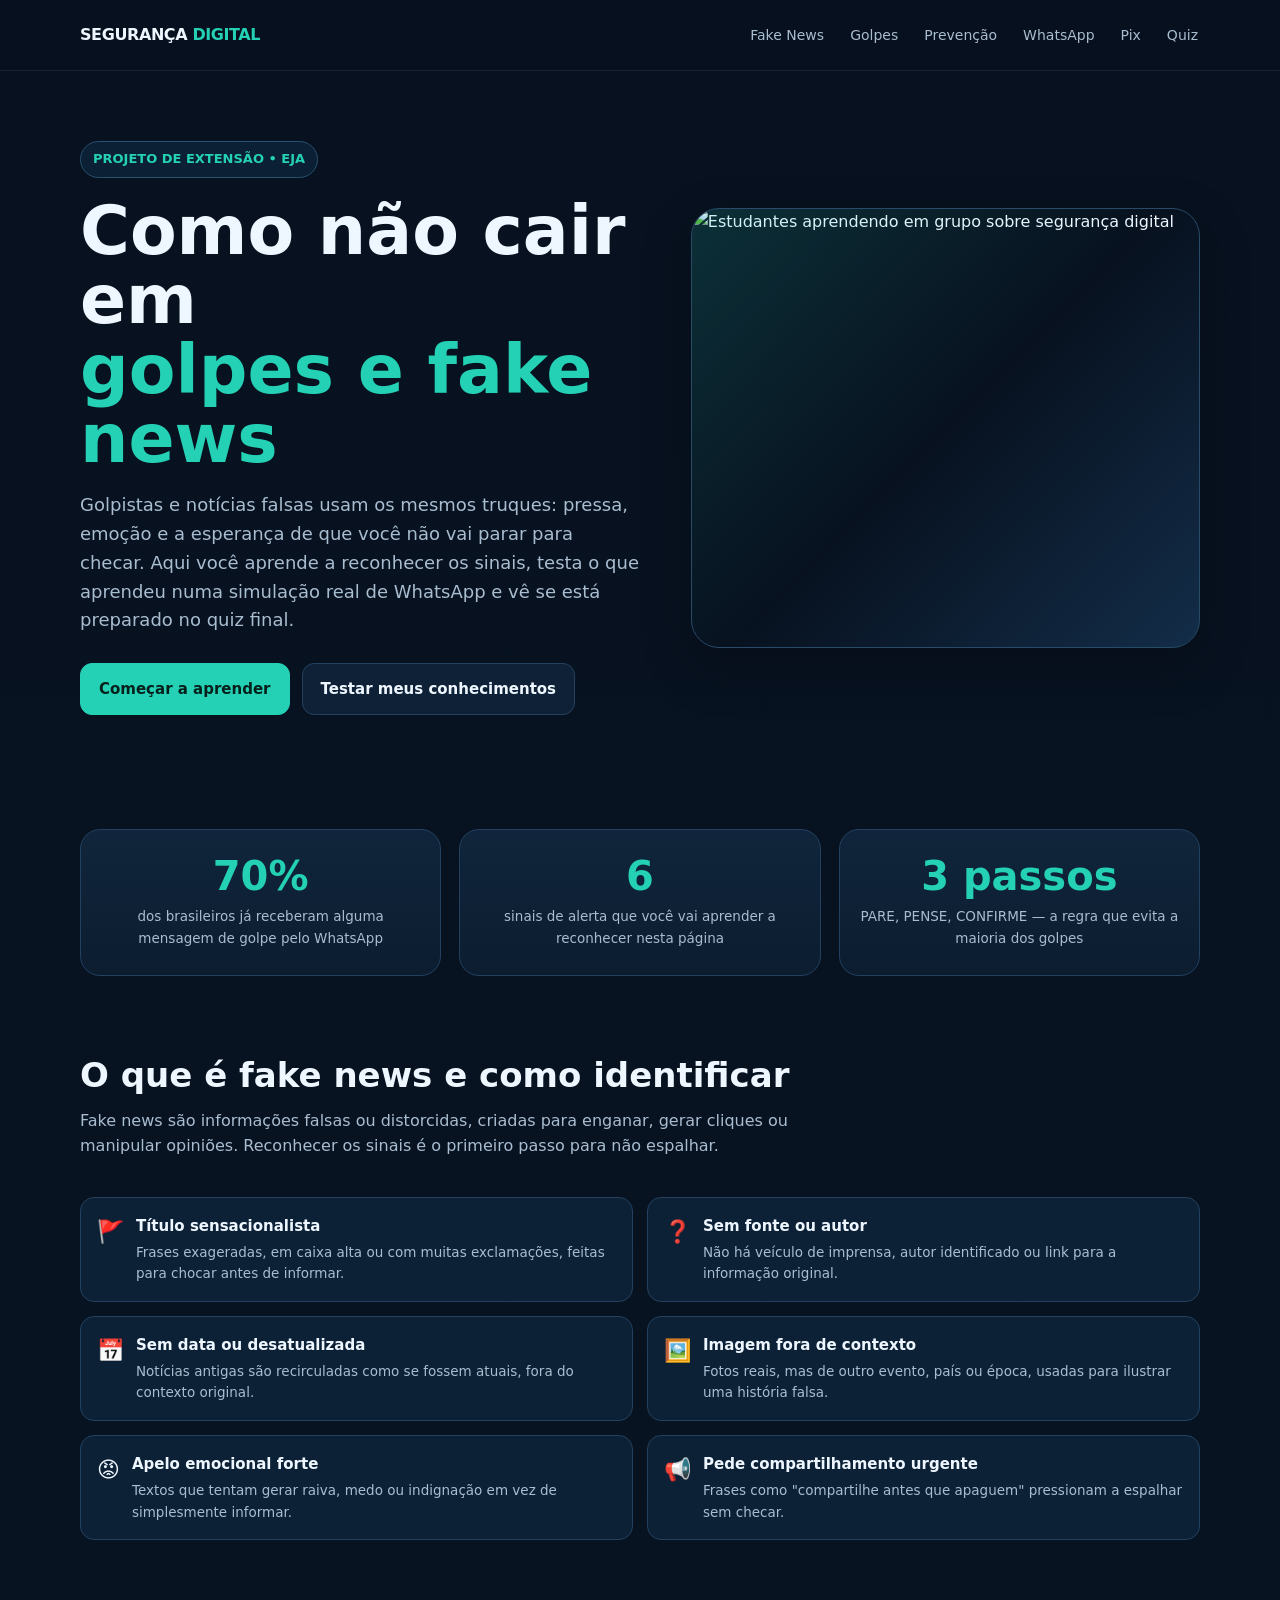
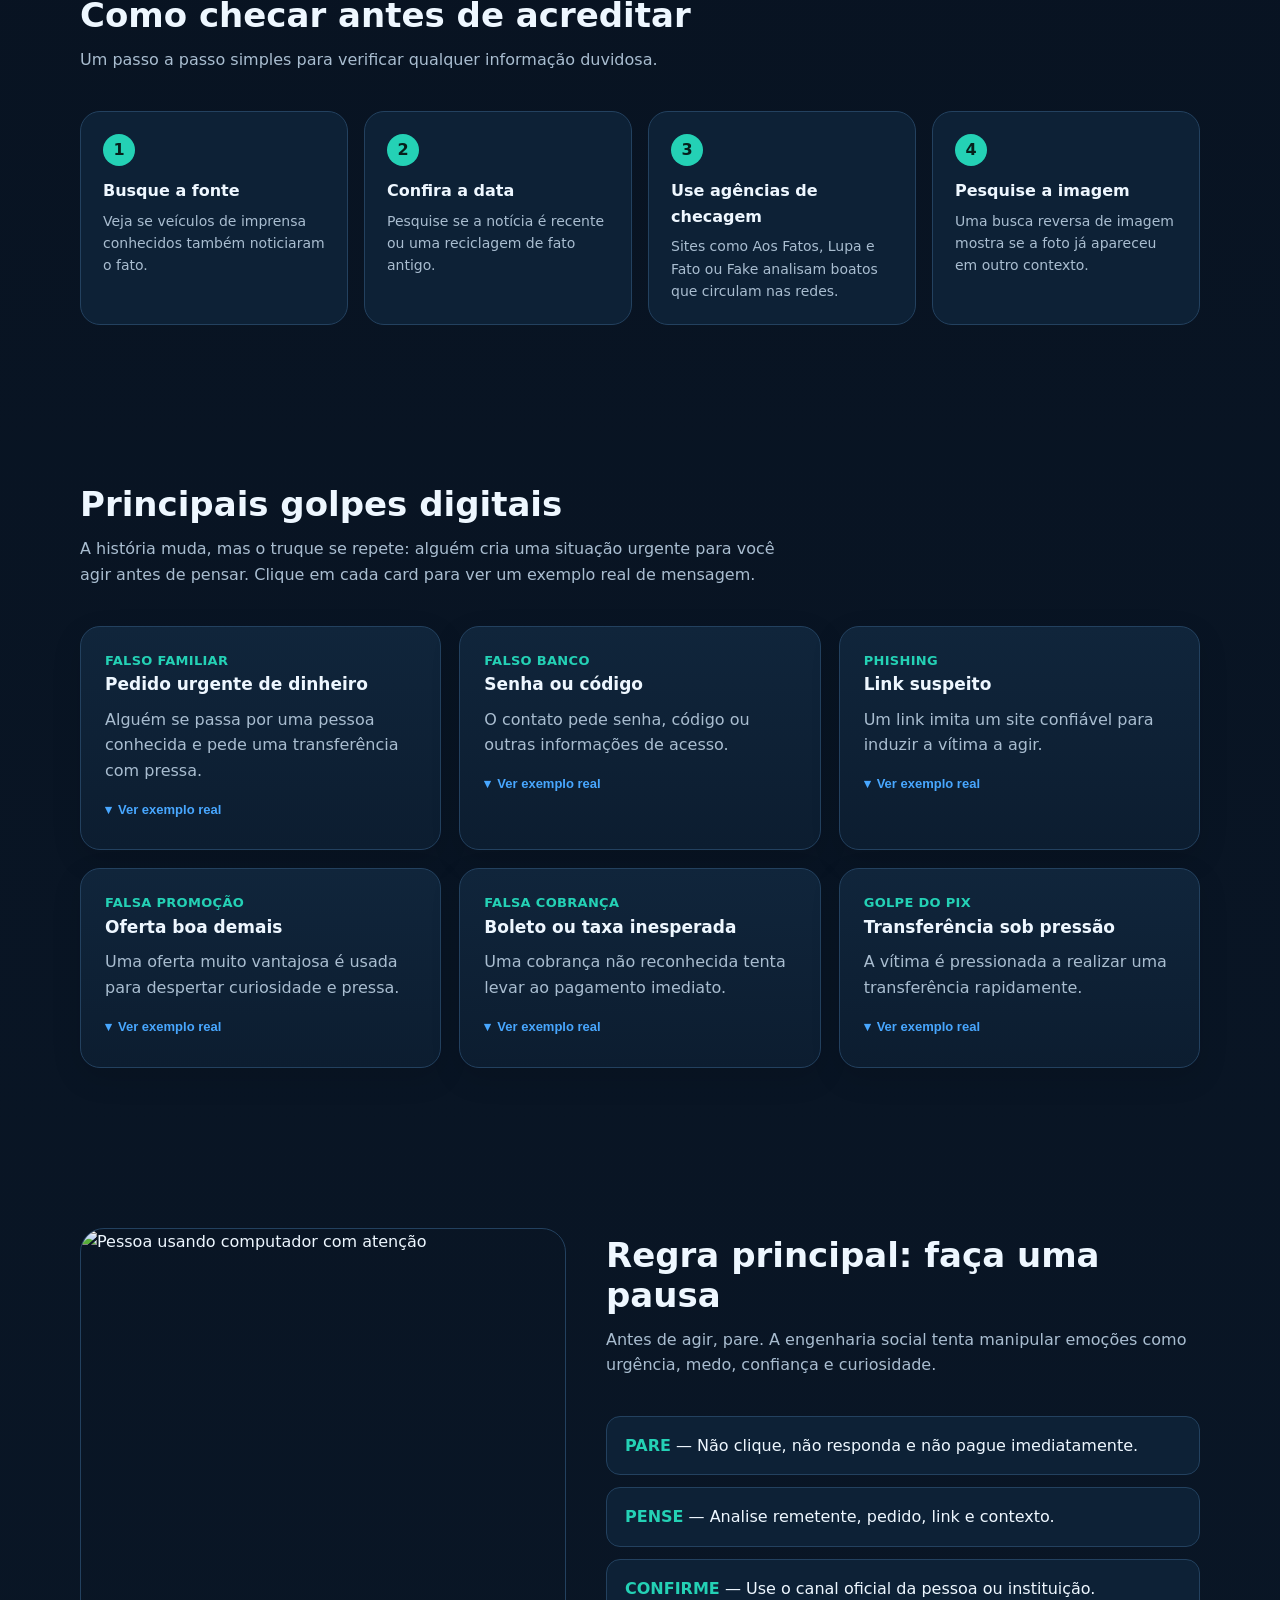
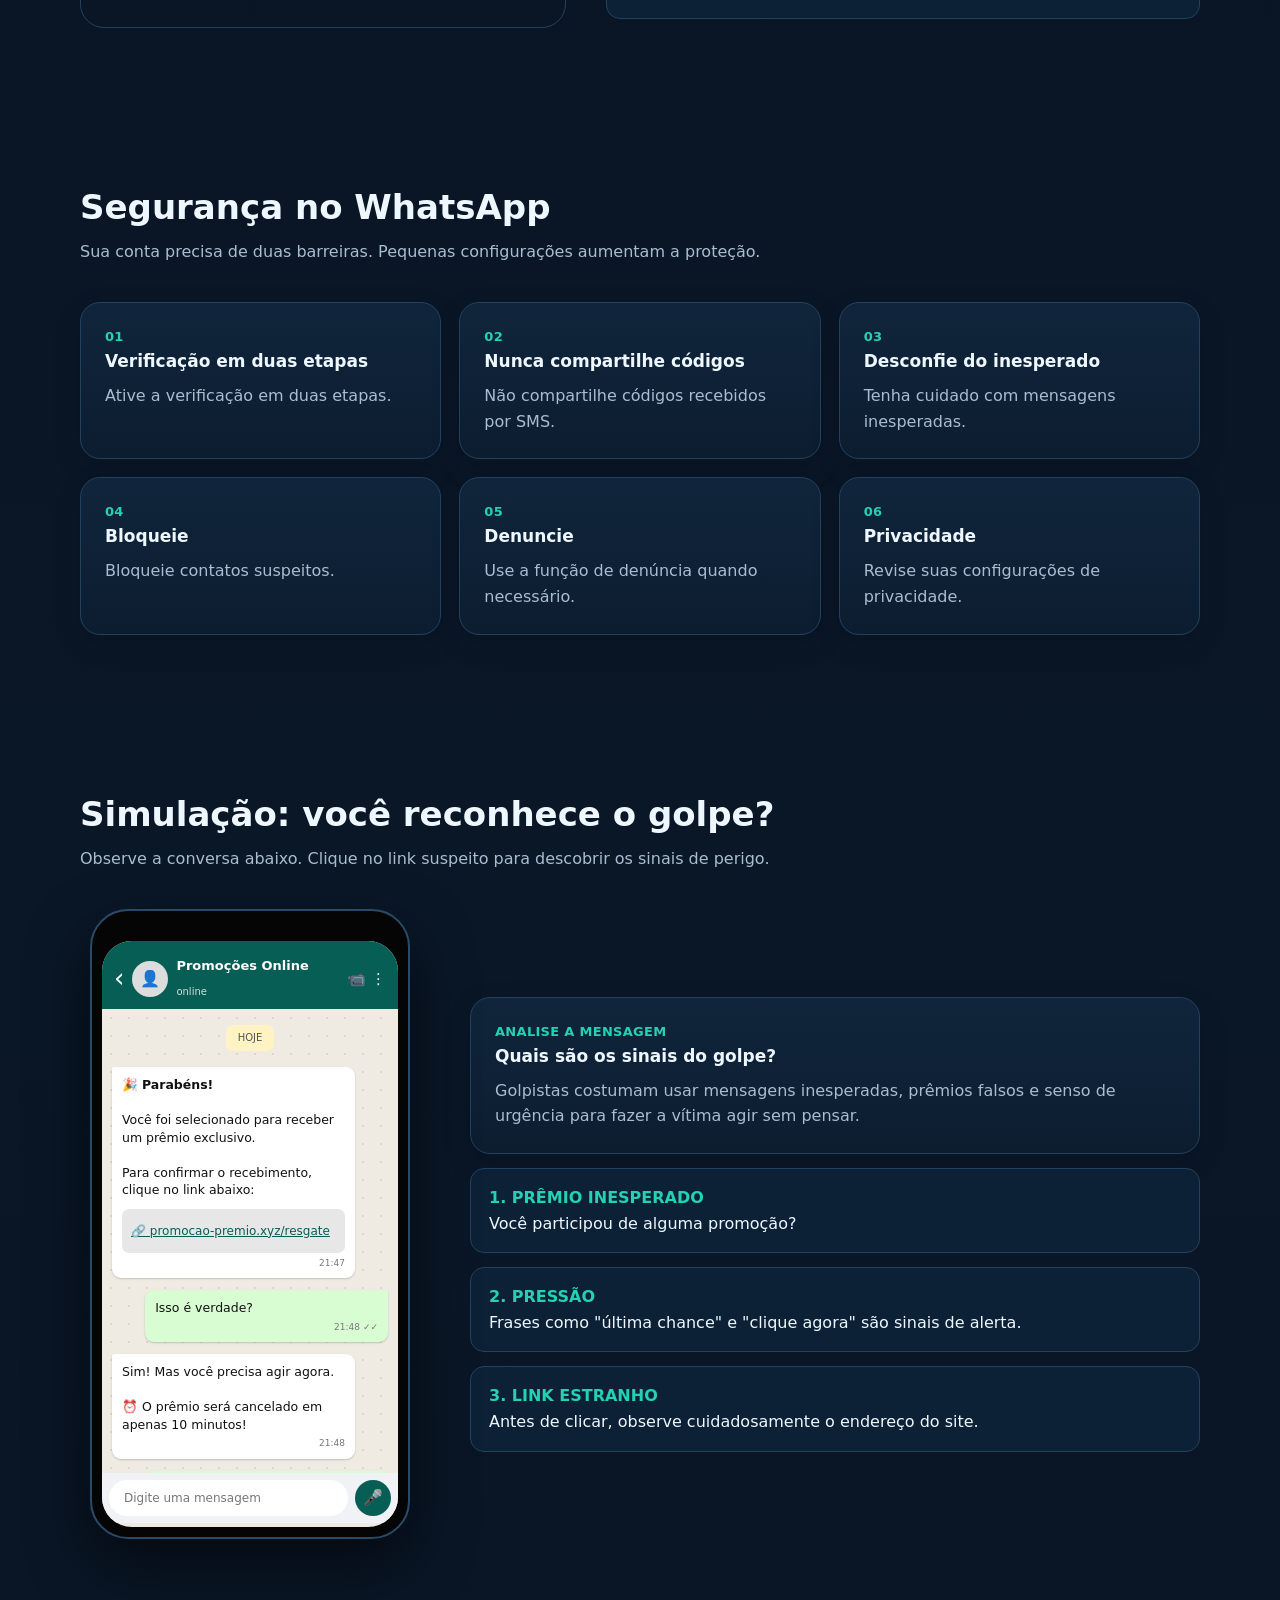
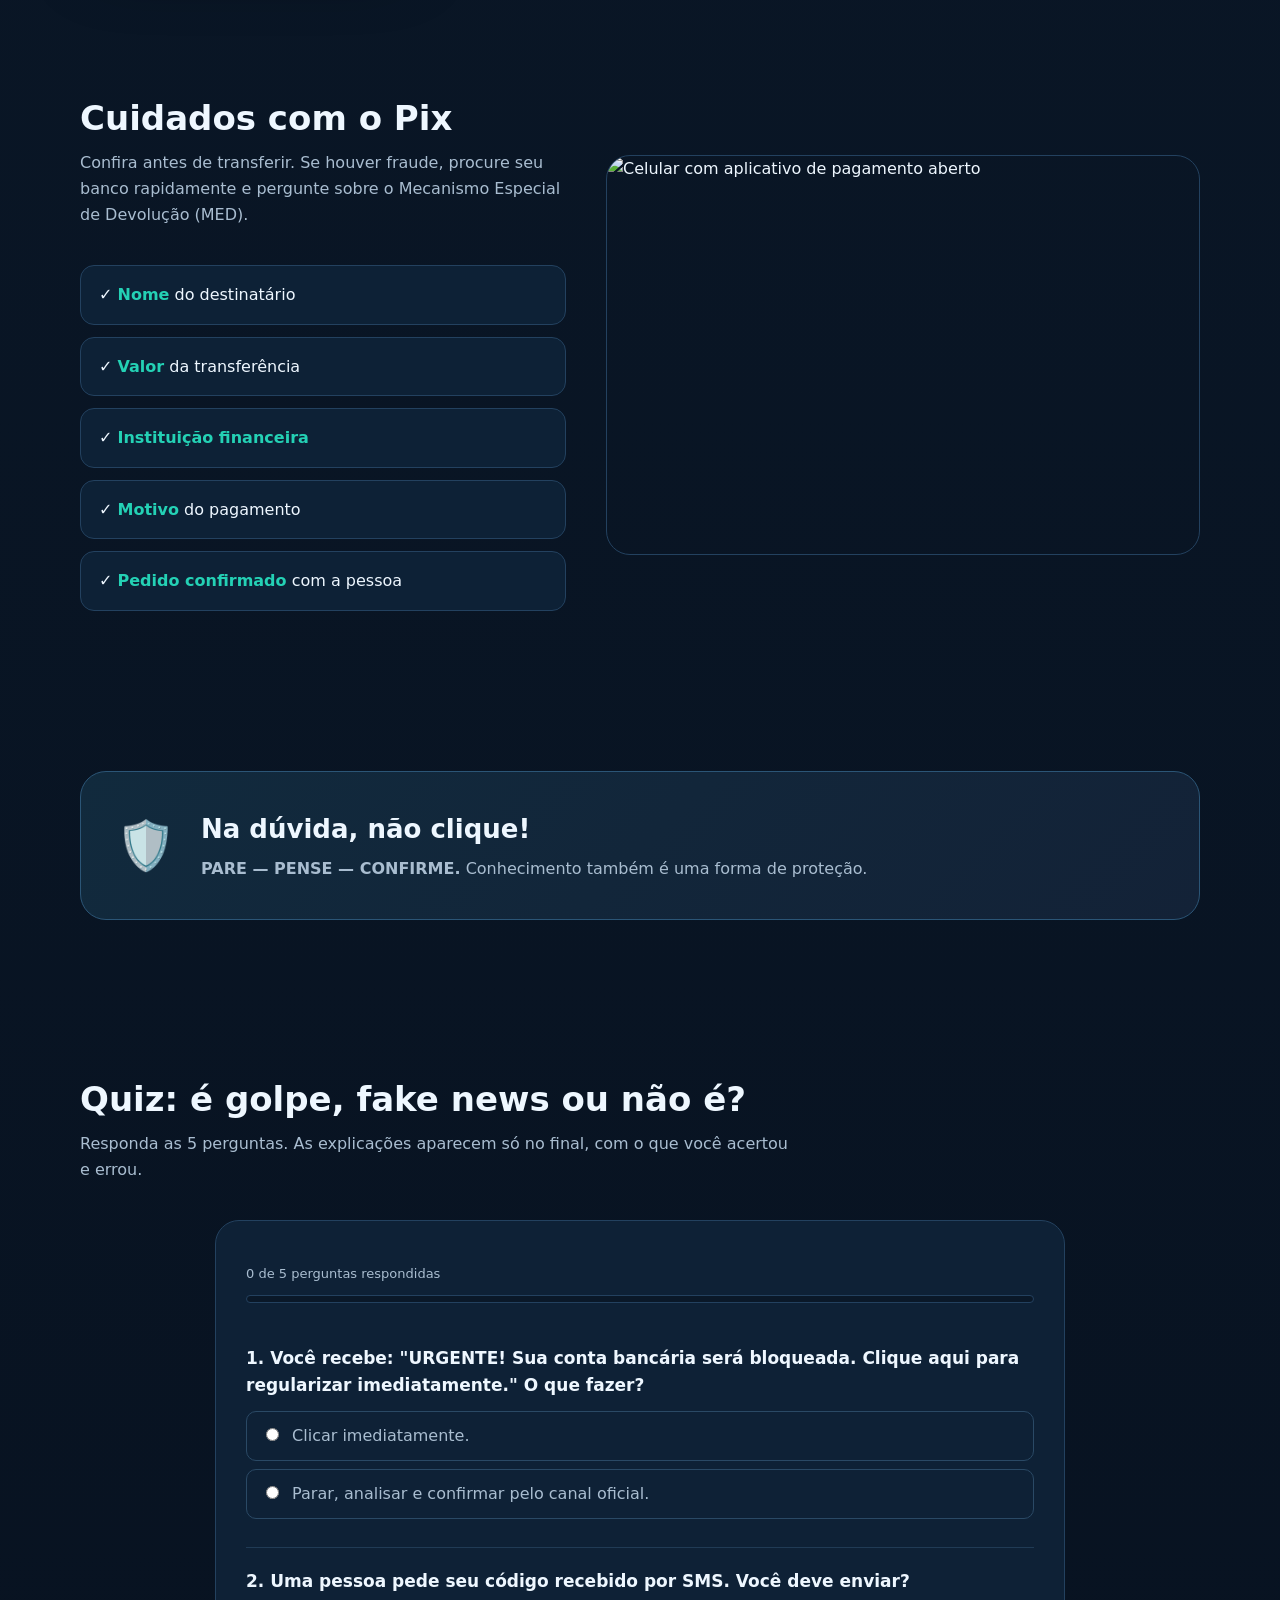
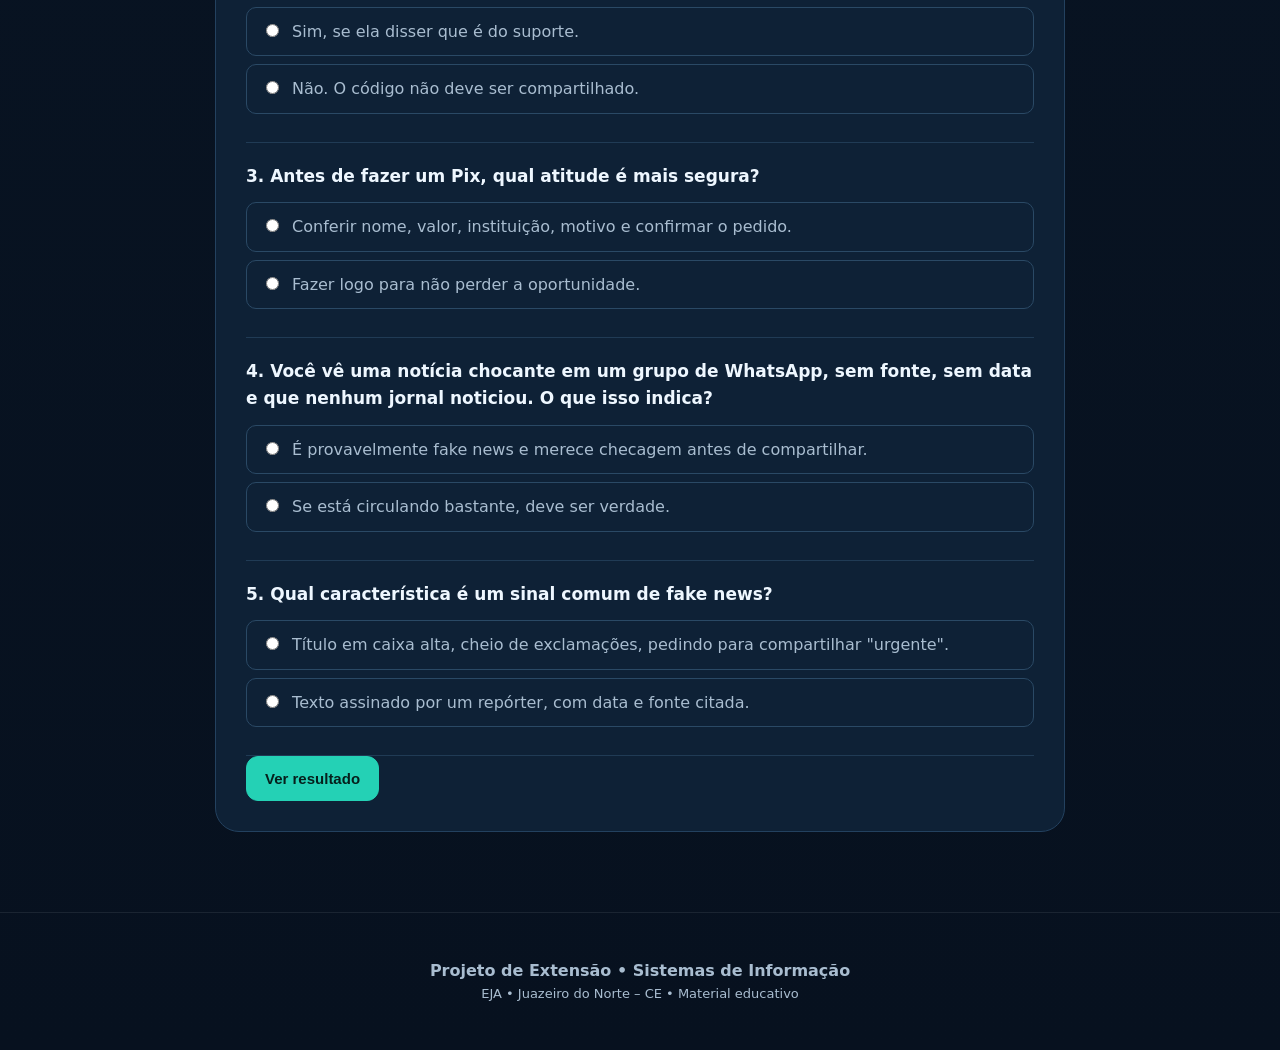
==== preview.html @ d66edc82 "nova versao 1.1" ====
<!DOCTYPE html>
<html lang="pt-BR">
<head>
    <meta charset="UTF-8">
    <meta name="viewport" content="width=device-width, initial-scale=1.0, viewport-fit=cover">
    <meta name="theme-color" content="#07111f">
    <title>Como Evitar Golpes Digitais e Fake News | EJA</title>
    <meta name="description"
          content="Material educativo sobre fake news, golpes digitais, WhatsApp, Pix e segurança na internet, com simulação prática e quiz.">
    <style>
/* =========================
   CONFIGURAÇÕES GERAIS
========================== */

:root {
    --bg: #07111f;
    --bg2: #0d1b2e;
    --card: #10243b;
    --line: #23415f;

    --text: #eef7ff;
    --muted: #a9bdd0;

    --accent: #24d1b5;
    --accent2: #48a7ff;
    --danger: #ff647c;
    --warn: #ffcf5c;

    --shadow: 0 18px 50px rgba(0, 0, 0, .25);
    --radius: 20px;
}

* {
    box-sizing: border-box;
    scroll-behavior: smooth;
}

@media (prefers-reduced-motion: reduce) {
    * {
        animation-duration: 0.01ms !important;
        animation-iteration-count: 1 !important;
        transition-duration: 0.01ms !important;
        scroll-behavior: auto !important;
    }
}

body {
    margin: 0;
    font-family: Inter, system-ui, -apple-system, BlinkMacSystemFont, "Segoe UI", Arial, sans-serif;
    background: linear-gradient(180deg, var(--bg), #0a1727 55%, var(--bg));
    color: var(--text);
    line-height: 1.6;
}

a {
    color: inherit;
    text-decoration: none;
}

img {
    max-width: 100%;
    display: block;
}

.container {
    width: min(1120px, 92%);
    margin: auto;
    padding-left: env(safe-area-inset-left);
    padding-right: env(safe-area-inset-right);
}

/* Foco visível para navegação por teclado */
a:focus-visible,
button:focus-visible,
input:focus-visible,
.option:focus-within {
    outline: 3px solid var(--accent2);
    outline-offset: 3px;
}

/* Link "pular para o conteúdo" (acessibilidade) */
.skip-link {
    position: absolute;
    left: -999px;
    top: 0;
    background: var(--accent);
    color: #06201c;
    padding: 10px 16px;
    border-radius: 0 0 10px 0;
    font-weight: 800;
    z-index: 100;
}

.skip-link:focus {
    left: 0;
}

/* =========================
   MENU
========================== */

nav {
    position: sticky;
    top: 0;
    z-index: 20;
    background: rgba(7, 17, 31, .9);
    backdrop-filter: blur(16px);
    border-bottom: 1px solid rgba(255, 255, 255, .07);
}

.navin {
    height: 70px;
    display: flex;
    align-items: center;
    justify-content: space-between;
}

.brand {
    font-weight: 900;
    letter-spacing: -.4px;
}

.brand span {
    color: var(--accent);
}

.menu-toggle {
    display: none;
    background: none;
    border: 1px solid var(--line);
    color: var(--text);
    border-radius: 10px;
    padding: 8px 12px;
    font-size: 20px;
    cursor: pointer;
}

.links {
    display: flex;
    gap: 22px;
    font-size: 14px;
    color: var(--muted);
}

.links a {
    transition: .2s;
    padding: 6px 2px;
}

.links a:hover,
.links a:focus-visible {
    color: var(--accent);
}

/* =========================
   HERO
========================== */

.hero {
    min-height: 640px;
    display: grid;
    grid-template-columns: 1.05fr .95fr;
    gap: 48px;
    align-items: center;
    padding: 70px 0;
}

.eyebrow {
    display: inline-flex;
    padding: 7px 12px;
    border: 1px solid #28506f;
    border-radius: 999px;
    color: var(--accent);
    font-size: 13px;
    font-weight: 800;
    background: #0b2034;
}

.hero h1 {
    font-size: clamp(38px, 6vw, 68px);
    line-height: 1.02;
    margin: 18px 0;
}

.hero h1 span {
    color: var(--accent);
}

.hero p {
    font-size: 18px;
    color: var(--muted);
    max-width: 620px;
}

/* =========================
   BOTÕES
========================== */

.buttons {
    display: flex;
    gap: 12px;
    margin-top: 28px;
    flex-wrap: wrap;
}

.btn {
    padding: 13px 18px;
    border-radius: 12px;
    font-weight: 800;
    font-size: 15px;
    border: 1px solid var(--line);
    background: #0e2136;
    color: var(--text);
    cursor: pointer;
    transition: .2s;
    display: inline-block;
}

.btn:hover {
    transform: translateY(-2px);
}

.btn.primary {
    background: var(--accent);
    color: #06201c;
    border-color: var(--accent);
}

.btn:disabled {
    opacity: .5;
    cursor: not-allowed;
    transform: none;
}

/* =========================
   IMAGEM PRINCIPAL
========================== */

.hero-img {
    height: 440px;
    border-radius: 28px;
    overflow: hidden;
    position: relative;
    box-shadow: var(--shadow);
    border: 1px solid #294b68;
}

.hero-img img {
    width: 100%;
    height: 100%;
    object-fit: cover;
}

.hero-img::after {
    content: "";
    position: absolute;
    inset: 0;
    background: linear-gradient(135deg, rgba(36, 209, 181, .16), transparent 50%, rgba(72, 167, 255, .18));
}

/* =========================
   SEÇÕES
========================== */

section {
    padding: 80px 0;
    scroll-margin-top: 80px;
}

.section-title {
    max-width: 720px;
    margin-bottom: 38px;
}

.section-title h2 {
    font-size: 34px;
    line-height: 1.15;
    margin: 0 0 12px;
}

.section-title p {
    color: var(--muted);
    margin: 0;
}

/* =========================
   GRID / CARDS
========================== */

.grid {
    display: grid;
    grid-template-columns: repeat(3, 1fr);
    gap: 18px;
}

.card {
    background: linear-gradient(180deg, #10253b, #0c1d30);
    border: 1px solid var(--line);
    border-radius: var(--radius);
    padding: 24px;
    box-shadow: 0 10px 30px rgba(0, 0, 0, .12);
    transition: .25s;
}

.card:hover {
    transform: translateY(-5px);
    border-color: var(--accent);
}

.card h3 {
    margin: 0 0 8px;
    font-size: 17px;
}

.card p {
    color: var(--muted);
    margin: 0;
}

.num {
    color: var(--accent);
    font-weight: 900;
    font-size: 13px;
    letter-spacing: .3px;
}

/* Card de alerta (usado na seção de fake news) */
.card.alert-card {
    border-color: rgba(255, 100, 124, .4);
}

.card.alert-card .num {
    color: var(--danger);
}

.card.ok-card {
    border-color: rgba(36, 209, 181, .4);
}

/* Cards de golpes expansíveis: "ver exemplo real" */
.card.expandable {
    cursor: pointer;
}

.card-toggle {
    background: none;
    border: none;
    color: var(--accent2);
    font-size: 13px;
    font-weight: 700;
    padding: 0;
    margin-top: 10px;
    cursor: pointer;
    display: inline-flex;
    align-items: center;
    gap: 6px;
    min-height: 32px;
}

.card-toggle .seta {
    transition: transform .25s ease;
    display: inline-block;
}

.card-toggle[aria-expanded="true"] .seta {
    transform: rotate(180deg);
}

.card-exemplo {
    max-height: 0;
    overflow: hidden;
    transition: max-height .3s ease;
}

.card-exemplo.aberto {
    max-height: 240px;
}

.card-exemplo-texto {
    margin-top: 10px;
    padding-top: 10px;
    border-top: 1px dashed var(--line);
    font-size: 13.5px;
    color: var(--muted);
}

.card-exemplo-texto b {
    color: var(--text);
}

/* =========================
   ESTATÍSTICAS ANIMADAS
========================== */

.stats-bar {
    display: grid;
    grid-template-columns: repeat(3, 1fr);
    gap: 18px;
    margin-top: 44px;
}

.stat {
    background: linear-gradient(180deg, #10253b, #0c1d30);
    border: 1px solid var(--line);
    border-radius: var(--radius);
    padding: 26px 20px;
    text-align: center;
}

.stat .stat-num {
    font-size: 40px;
    font-weight: 900;
    color: var(--accent);
    display: block;
    line-height: 1;
}

.stat .stat-label {
    color: var(--muted);
    font-size: 13.5px;
    margin-top: 10px;
    display: block;
}

/* =========================
   ANIMAÇÃO DE ENTRADA AO ROLAR
========================== */

.reveal {
    opacity: 0;
    transform: translateY(18px);
    transition: opacity .5s ease, transform .5s ease;
}

.reveal.visivel {
    opacity: 1;
    transform: translateY(0);
}

/* =========================
   SEÇÕES COM IMAGEM
========================== */

.split {
    display: grid;
    grid-template-columns: .9fr 1.1fr;
    gap: 40px;
    align-items: center;
}

.photo {
    border-radius: 24px;
    overflow: hidden;
    border: 1px solid var(--line);
    height: 400px;
}

.photo img {
    width: 100%;
    height: 100%;
    object-fit: cover;
}

/* =========================
   CHECKLIST
========================== */

.checks {
    display: grid;
    gap: 12px;
}

.check {
    padding: 16px 18px;
    border-radius: 14px;
    background: #0d2136;
    border: 1px solid var(--line);
}

.check b {
    color: var(--accent);
}

/* =========================
   ALERTA GERAL
========================== */

.warning {
    background: linear-gradient(135deg, #112a3d, #132237);
    border: 1px solid #2b5576;
    border-radius: 26px;
    padding: 35px;
    display: flex;
    gap: 25px;
    align-items: center;
}

.warning .big {
    font-size: 48px;
}

.warning h2 {
    margin: 0 0 6px;
    font-size: 26px;
}

.warning p {
    color: var(--muted);
    margin: 0;
}

/* =========================
   VERIFICAÇÃO DE FAKE NEWS (nova seção)
========================== */

.steps-verify {
    display: grid;
    grid-template-columns: repeat(4, 1fr);
    gap: 16px;
    counter-reset: step;
}

.step-verify {
    background: #0d2136;
    border: 1px solid var(--line);
    border-radius: var(--radius);
    padding: 22px;
    position: relative;
}

.step-verify::before {
    counter-increment: step;
    content: counter(step);
    display: flex;
    align-items: center;
    justify-content: center;
    width: 32px;
    height: 32px;
    border-radius: 50%;
    background: var(--accent);
    color: #06201c;
    font-weight: 900;
    margin-bottom: 12px;
}

.step-verify h3 {
    margin: 0 0 6px;
    font-size: 16px;
}

.step-verify p {
    color: var(--muted);
    margin: 0;
    font-size: 14px;
}

.signs-list {
    display: grid;
    grid-template-columns: repeat(2, 1fr);
    gap: 14px;
    margin-top: 10px;
}

.sign {
    display: flex;
    gap: 12px;
    padding: 16px;
    border-radius: 14px;
    background: #0d2136;
    border: 1px solid var(--line);
}

.sign .icon {
    font-size: 22px;
    flex-shrink: 0;
}

.sign h4 {
    margin: 0 0 4px;
    font-size: 15px;
}

.sign p {
    margin: 0;
    color: var(--muted);
    font-size: 13.5px;
}

/* =========================
   SIMULAÇÃO WHATSAPP
========================== */

.simulacao-area {
    display: grid;
    grid-template-columns: 340px 1fr;
    gap: 50px;
    align-items: center;
}

.celular-simulacao {
    width: 320px;
    height: 630px;
    background: #050505;
    border-radius: 38px;
    padding: 30px 10px 10px;
    position: relative;
    margin: auto;
    box-shadow: 0 25px 60px rgba(0, 0, 0, .55);
    border: 2px solid #294b68;
}

.celular-topo {
    width: 100px;
    height: 18px;
    background: #050505;
    border-radius: 20px;
    position: absolute;
    top: 8px;
    left: 50%;
    transform: translateX(-50%);
    z-index: 20;
}

.whatsapp-tela {
    width: 100%;
    height: 100%;
    overflow: hidden;
    border-radius: 30px;
    background: #efeae2;
    color: #111;
    position: relative;
}

.whatsapp-cabecalho {
    height: 68px;
    background: #075e54;
    color: white;
    display: flex;
    align-items: center;
    padding: 16px 12px 8px;
    gap: 8px;
}

.whatsapp-voltar {
    font-size: 26px;
    flex-shrink: 0;
}

.whatsapp-foto {
    width: 36px;
    height: 36px;
    border-radius: 50%;
    background: #ddd;
    display: flex;
    align-items: center;
    justify-content: center;
    flex-shrink: 0;
}

.whatsapp-contato {
    flex: 1;
    min-width: 0;
}

.whatsapp-contato strong {
    display: block;
    font-size: 13px;
    white-space: nowrap;
    overflow: hidden;
    text-overflow: ellipsis;
}

.whatsapp-contato span {
    font-size: 10px;
    opacity: .8;
}

.whatsapp-icones {
    font-size: 15px;
    flex-shrink: 0;
    white-space: nowrap;
}

.whatsapp-conversa {
    height: calc(100% - 122px);
    padding: 16px 10px;
    overflow-y: auto;
    background-color: #efeae2;
    background-image: radial-gradient(rgba(0, 0, 0, .08) 1px, transparent 1px);
    background-size: 18px 18px;
}

.whatsapp-data {
    background: #fff3c4;
    width: fit-content;
    margin: 0 auto 16px;
    padding: 5px 12px;
    border-radius: 7px;
    font-size: 10px;
    color: #555;
}

.msg {
    max-width: 88%;
    padding: 9px 10px;
    margin-bottom: 12px;
    border-radius: 9px;
    font-size: 12.5px;
    line-height: 1.4;
    box-shadow: 0 1px 2px rgba(0, 0, 0, .18);
}

.msg.recebida {
    background: white;
    margin-right: auto;
    border-top-left-radius: 2px;
}

.msg.enviada {
    background: #d9fdd3;
    margin-left: auto;
    border-top-right-radius: 2px;
}

.msg-hora {
    font-size: 9px;
    color: #777;
    text-align: right;
    margin-top: 4px;
}

.link-suspeito {
    width: 100%;
    margin-top: 10px;
    padding: 9px;
    border: none;
    border-radius: 7px;
    background: #e7e7e7;
    color: #075e54;
    text-decoration: underline;
    text-align: left;
    cursor: pointer;
    font-size: 12px;
    word-break: break-all;
    font-family: inherit;
}

.link-suspeito:hover {
    background: #d6d6d6;
}

.whatsapp-barra {
    height: 50px;
    background: #f0f2f5;
    display: flex;
    align-items: center;
    gap: 7px;
    padding: 7px;
}

.whatsapp-campo {
    flex: 1;
    height: 36px;
    background: white;
    border-radius: 20px;
    display: flex;
    align-items: center;
    padding-left: 15px;
    color: #777;
    font-size: 12px;
}

.whatsapp-microfone {
    width: 36px;
    height: 36px;
    border-radius: 50%;
    background: #075e54;
    display: flex;
    align-items: center;
    justify-content: center;
}

.alerta-golpe {
    display: none;
    position: absolute;
    z-index: 50;
    left: 16px;
    right: 16px;
    top: 50%;
    transform: translateY(-50%);
    background: white;
    border-radius: 20px;
    padding: 22px;
    text-align: center;
    box-shadow: 0 15px 50px rgba(0, 0, 0, .45);
}

.alerta-golpe.visivel {
    display: block;
}

.alerta-icone {
    font-size: 38px;
}

.alerta-golpe h3 {
    color: #d32f2f;
    margin: 8px 0;
    font-size: 17px;
}

.alerta-golpe p {
    font-size: 12.5px;
    color: #555;
}

.sinais-golpe {
    text-align: left;
    background: #fff5f5;
    border-radius: 10px;
    padding: 12px;
    margin: 14px 0;
    font-size: 12px;
    line-height: 1.8;
}

.simulacao-explicacao {
    display: grid;
    gap: 14px;
    align-content: start;
}

/* =========================
   QUIZ
========================== */

.quiz {
    max-width: 850px;
    margin: auto;
    background: #0e2136;
    border: 1px solid var(--line);
    border-radius: 24px;
    padding: 30px;
}

.quiz-progress {
    color: var(--muted);
    font-size: 13px;
    margin-bottom: 10px;
}

.quiz-progress-bar {
    height: 8px;
    border-radius: 999px;
    background: #0a1828;
    overflow: hidden;
    margin-bottom: 22px;
    border: 1px solid var(--line);
}

.quiz-progress-fill {
    height: 100%;
    width: 0%;
    background: linear-gradient(90deg, var(--accent), var(--accent2));
    transition: width .35s ease;
}

.question {
    padding: 20px 0;
    border-bottom: 1px solid #203b55;
}

.question:last-of-type {
    border-bottom: 0;
}

.question h3 {
    margin: 0 0 12px;
    font-size: 17px;
}

.option {
    display: block;
    padding: 11px 14px;
    margin: 8px 0;
    border: 1px solid #2a4965;
    border-radius: 10px;
    cursor: pointer;
    color: var(--muted);
    transition: .2s;
}

.option:hover {
    border-color: var(--accent);
    color: var(--text);
}

.option input {
    margin-right: 8px;
}

/* Marcação visual da resposta escolhida (dado ao vivo, dinamismo) */
.option.selecionada {
    border-color: var(--accent2);
    color: var(--text);
    background: rgba(72, 167, 255, .08);
}

/* Painel de revisão exibido só depois do envio final,
   contextualizando o que foi acertado/errado. */
.review {
    display: none;
    margin-top: 24px;
    padding-top: 20px;
    border-top: 1px solid #203b55;
}

.review.visivel {
    display: block;
}

.review-item {
    display: flex;
    gap: 12px;
    padding: 14px 0;
    border-bottom: 1px solid #1a3450;
}

.review-item:last-child {
    border-bottom: 0;
}

.review-icon {
    font-size: 20px;
    flex-shrink: 0;
}

.review-item.certo .review-icon {
    color: var(--accent);
}

.review-item.errado .review-icon {
    color: var(--danger);
}

.review-content h4 {
    margin: 0 0 4px;
    font-size: 14.5px;
}

.review-content p {
    margin: 0;
    color: var(--muted);
    font-size: 13.5px;
}

.review-content .correta {
    color: var(--accent);
    font-weight: 700;
}

.result {
    margin-top: 20px;
    padding: 18px;
    border-radius: 12px;
    background: #0a1828;
    display: none;
}

.result.visivel {
    display: block;
}

.result.good {
    border: 1px solid var(--accent);
    color: var(--accent);
}

.result.mid {
    border: 1px solid var(--warn);
    color: var(--warn);
}

.result.bad {
    border: 1px solid var(--danger);
    color: #ff9aaa;
}

/* =========================
   RODAPÉ
========================== */

footer {
    padding: 45px 0;
    border-top: 1px solid rgba(255, 255, 255, .08);
    color: var(--muted);
    text-align: center;
}

.small {
    font-size: 13px;
}

/* =========================
   RESPONSIVIDADE
========================== */

/* Toque: qualquer elemento clicável tem no mínimo 44x44px,
   tamanho recomendado para dedos em telas de celular/tablet. */
.menu-toggle,
.btn,
.link-suspeito,
.option {
    min-height: 44px;
}

/* -------- TABLET GRANDE / NOTEBOOK PEQUENO (≤1024px) -------- */
@media (max-width: 1024px) {

    .container {
        width: min(1120px, 94%);
    }

    .grid {
        grid-template-columns: repeat(2, 1fr);
    }

    .steps-verify,
    .signs-list {
        grid-template-columns: repeat(2, 1fr);
    }

    .simulacao-area {
        grid-template-columns: 300px 1fr;
        gap: 32px;
    }

    .hero h1 {
        font-size: clamp(34px, 5.5vw, 58px);
    }
}

/* -------- TABLET / CELULAR DEITADO (≤850px) -------- */
@media (max-width: 850px) {

    section {
        padding: 60px 0;
    }

    .menu-toggle {
        display: inline-flex;
        align-items: center;
        justify-content: center;
        min-width: 44px;
    }

    .links {
        position: absolute;
        top: 70px;
        left: 0;
        right: 0;
        max-height: calc(100vh - 70px);
        overflow-y: auto;
        background: #07111f;
        border-bottom: 1px solid var(--line);
        flex-direction: column;
        gap: 0;
        padding: 8px 20px 16px;
        display: none;
        box-shadow: 0 12px 24px rgba(0, 0, 0, .3);
    }

    .links.aberto {
        display: flex;
    }

    .links a {
        padding: 14px 4px;
        border-bottom: 1px solid rgba(255, 255, 255, .06);
        font-size: 15px;
    }

    .hero {
        grid-template-columns: 1fr;
        padding-top: 36px;
        padding-bottom: 50px;
        min-height: auto;
        text-align: left;
    }

    /* Imagem aparece antes do texto no celular: dá contexto visual primeiro */
    .hero-img {
        order: -1;
        height: 260px;
    }

    .hero p {
        max-width: 100%;
    }

    .buttons .btn {
        flex: 1 1 auto;
        text-align: center;
    }

    .split {
        grid-template-columns: 1fr;
        gap: 28px;
    }

    .grid,
    .steps-verify,
    .signs-list {
        grid-template-columns: 1fr;
    }

    .photo {
        height: 260px;
    }

    .warning {
        align-items: flex-start;
        flex-direction: column;
        padding: 26px;
    }

    .simulacao-area {
        grid-template-columns: 1fr;
        gap: 32px;
    }

    .celular-simulacao {
        width: min(320px, 90vw);
        height: min(630px, 78vh);
    }

    .quiz {
        padding: 22px;
    }
}

/* -------- CELULAR GRANDE (≤600px) -------- */
@media (max-width: 600px) {

    .container {
        width: 92%;
    }

    section {
        padding: 48px 0;
    }

    .section-title h2 {
        font-size: 26px;
    }

    .hero h1 {
        font-size: clamp(30px, 9vw, 42px);
        line-height: 1.08;
    }

    .hero p {
        font-size: 16px;
    }

    .card {
        padding: 20px;
    }

    .warning .big {
        font-size: 38px;
    }

    .warning h2 {
        font-size: 22px;
    }

    .quiz {
        padding: 18px;
        border-radius: 18px;
    }

    .question h3 {
        font-size: 16px;
    }

    .btn {
        width: 100%;
    }

    #btnCorrigir {
        width: 100%;
    }
}

/* -------- CELULAR PEQUENO (≤450px) -------- */
@media (max-width: 450px) {

    .navin {
        height: 62px;
    }

    .brand {
        font-size: 15px;
    }

    .hero-img {
        height: 200px;
        border-radius: 20px;
    }

    .celular-simulacao {
        width: min(260px, 84vw);
        height: 74vh;
        max-height: 560px;
    }

    .whatsapp-cabecalho {
        height: 60px;
    }

    .whatsapp-conversa {
        height: calc(100% - 112px);
    }

    .msg {
        font-size: 12px;
    }

    .signs-list .sign {
        padding: 14px;
    }

    .check {
        padding: 14px;
        font-size: 14px;
    }
}

/* -------- TELAS MUITO PEQUENAS OU CELULAR DEITADO -------- */
@media (max-width: 380px) {
    .hero h1 {
        font-size: 28px;
    }

    .eyebrow {
        font-size: 11px;
        padding: 5px 10px;
    }
}

/* Celular na horizontal: o "telefone" da simulação não pode
   ficar mais alto que a tela disponível. */
@media (max-height: 500px) and (orientation: landscape) {
    .celular-simulacao {
        height: 80vh;
        max-height: 420px;
    }
}

</style>
</head>
<body>

    <a class="skip-link" href="#conteudo">Pular para o conteúdo</a>

    <nav>
        <div class="container navin">

            <div class="brand">
                SEGURANÇA <span>DIGITAL</span>
            </div>

            <button
                id="menuToggle"
                class="menu-toggle"
                aria-label="Abrir menu"
                aria-expanded="false"
                aria-controls="navLinks"
            >
                ☰
            </button>

            <div class="links" id="navLinks">
                <a href="#fakenews">Fake News</a>
                <a href="#golpes">Golpes</a>
                <a href="#prevencao">Prevenção</a>
                <a href="#whatsapp">WhatsApp</a>
                <a href="#pix">Pix</a>
                <a href="#quiz">Quiz</a>
            </div>

        </div>
    </nav>

    <main id="conteudo">

        <header class="container hero">

            <div>
                <div class="eyebrow">PROJETO DE EXTENSÃO • EJA</div>

                <h1>
                    Como não cair em
                    <br>
                    <span>golpes e fake news</span>
                </h1>

                <p>
                    Golpistas e notícias falsas usam os mesmos truques: pressa,
                    emoção e a esperança de que você não vai parar para checar.
                    Aqui você aprende a reconhecer os sinais, testa o que aprendeu
                    numa simulação real de WhatsApp e vê se está preparado no quiz final.
                </p>

                <div class="buttons">
                    <a class="btn primary" href="#fakenews">Começar a aprender</a>
                    <a class="btn" href="#quiz">Testar meus conhecimentos</a>
                </div>
            </div>

            <div class="hero-img">
                <img src="https://placehold.co/800x600/0d2136/48a7ff?text=Estudantes" alt="Estudantes aprendendo em grupo sobre segurança digital">
            </div>

        </header>

        <div class="container reveal">
            <div class="stats-bar">
                <div class="stat">
                    <span class="stat-num" data-alvo="70" data-sufixo="%">0%</span>
                    <span class="stat-label">dos brasileiros já receberam alguma mensagem de golpe pelo WhatsApp</span>
                </div>
                <div class="stat">
                    <span class="stat-num" data-alvo="6" data-sufixo="">0</span>
                    <span class="stat-label">sinais de alerta que você vai aprender a reconhecer nesta página</span>
                </div>
                <div class="stat">
                    <span class="stat-num" data-alvo="3" data-sufixo=" passos">0</span>
                    <span class="stat-label">PARE, PENSE, CONFIRME — a regra que evita a maioria dos golpes</span>
                </div>
            </div>
        </div>

        <!-- =========================
             FAKE NEWS
        ========================== -->

        <section id="fakenews">
            <div class="container">

                <div class="section-title reveal">
                    <h2>O que é fake news e como identificar</h2>
                    <p>
                        Fake news são informações falsas ou distorcidas, criadas
                        para enganar, gerar cliques ou manipular opiniões.
                        Reconhecer os sinais é o primeiro passo para não espalhar.
                    </p>
                </div>

                <div class="signs-list">

                    <div class="sign">
                        <div class="icon">🚩</div>
                        <div>
                            <h4>Título sensacionalista</h4>
                            <p>Frases exageradas, em caixa alta ou com muitas exclamações, feitas para chocar antes de informar.</p>
                        </div>
                    </div>

                    <div class="sign">
                        <div class="icon">❓</div>
                        <div>
                            <h4>Sem fonte ou autor</h4>
                            <p>Não há veículo de imprensa, autor identificado ou link para a informação original.</p>
                        </div>
                    </div>

                    <div class="sign">
                        <div class="icon">📅</div>
                        <div>
                            <h4>Sem data ou desatualizada</h4>
                            <p>Notícias antigas são recirculadas como se fossem atuais, fora do contexto original.</p>
                        </div>
                    </div>

                    <div class="sign">
                        <div class="icon">🖼️</div>
                        <div>
                            <h4>Imagem fora de contexto</h4>
                            <p>Fotos reais, mas de outro evento, país ou época, usadas para ilustrar uma história falsa.</p>
                        </div>
                    </div>

                    <div class="sign">
                        <div class="icon">😡</div>
                        <div>
                            <h4>Apelo emocional forte</h4>
                            <p>Textos que tentam gerar raiva, medo ou indignação em vez de simplesmente informar.</p>
                        </div>
                    </div>

                    <div class="sign">
                        <div class="icon">📢</div>
                        <div>
                            <h4>Pede compartilhamento urgente</h4>
                            <p>Frases como "compartilhe antes que apaguem" pressionam a espalhar sem checar.</p>
                        </div>
                    </div>

                </div>

                <div class="section-title reveal" style="margin-top:56px;">
                    <h2>Como checar antes de acreditar</h2>
                    <p>Um passo a passo simples para verificar qualquer informação duvidosa.</p>
                </div>

                <div class="steps-verify">

                    <div class="step-verify">
                        <h3>Busque a fonte</h3>
                        <p>Veja se veículos de imprensa conhecidos também noticiaram o fato.</p>
                    </div>

                    <div class="step-verify">
                        <h3>Confira a data</h3>
                        <p>Pesquise se a notícia é recente ou uma reciclagem de fato antigo.</p>
                    </div>

                    <div class="step-verify">
                        <h3>Use agências de checagem</h3>
                        <p>Sites como Aos Fatos, Lupa e Fato ou Fake analisam boatos que circulam nas redes.</p>
                    </div>

                    <div class="step-verify">
                        <h3>Pesquise a imagem</h3>
                        <p>Uma busca reversa de imagem mostra se a foto já apareceu em outro contexto.</p>
                    </div>

                </div>

            </div>
        </section>

        <!-- =========================
             GOLPES
        ========================== -->

        <section id="golpes">
            <div class="container">

                <div class="section-title reveal">
                    <h2>Principais golpes digitais</h2>
                    <p>
                        A história muda, mas o truque se repete: alguém cria uma
                        situação urgente para você agir antes de pensar. Clique em
                        cada card para ver um exemplo real de mensagem.
                    </p>
                </div>

                <div class="grid">

                    <div class="card">
                        <div class="num">FALSO FAMILIAR</div>
                        <h3>Pedido urgente de dinheiro</h3>
                        <p>Alguém se passa por uma pessoa conhecida e pede uma transferência com pressa.</p>
                        <button class="card-toggle" aria-expanded="false" aria-controls="ex-familiar">
                            <span class="seta">▾</span> <span class="texto-toggle">Ver exemplo real</span>
                        </button>
                        <div class="card-exemplo" id="ex-familiar">
                            <p class="card-exemplo-texto"><b>Mensagem típica:</b> "Oi mãe, quebrei meu celular e estou usando o de um amigo. Preciso que você me faça um Pix urgente, depois te explico."</p>
                        </div>
                    </div>

                    <div class="card">
                        <div class="num">FALSO BANCO</div>
                        <h3>Senha ou código</h3>
                        <p>O contato pede senha, código ou outras informações de acesso.</p>
                        <button class="card-toggle" aria-expanded="false" aria-controls="ex-banco">
                            <span class="seta">▾</span> <span class="texto-toggle">Ver exemplo real</span>
                        </button>
                        <div class="card-exemplo" id="ex-banco">
                            <p class="card-exemplo-texto"><b>Mensagem típica:</b> "Detectamos uma movimentação suspeita. Informe o código de 6 dígitos enviado por SMS para cancelar a transação."</p>
                        </div>
                    </div>

                    <div class="card">
                        <div class="num">PHISHING</div>
                        <h3>Link suspeito</h3>
                        <p>Um link imita um site confiável para induzir a vítima a agir.</p>
                        <button class="card-toggle" aria-expanded="false" aria-controls="ex-phishing">
                            <span class="seta">▾</span> <span class="texto-toggle">Ver exemplo real</span>
                        </button>
                        <div class="card-exemplo" id="ex-phishing">
                            <p class="card-exemplo-texto"><b>Sinal de alerta:</b> um link como "meubanco-seguro.xyz" ou "correios-rastreio.info" imita o nome de uma empresa real, mas o endereço (depois do primeiro "/") é diferente do site oficial.</p>
                        </div>
                    </div>

                    <div class="card">
                        <div class="num">FALSA PROMOÇÃO</div>
                        <h3>Oferta boa demais</h3>
                        <p>Uma oferta muito vantajosa é usada para despertar curiosidade e pressa.</p>
                        <button class="card-toggle" aria-expanded="false" aria-controls="ex-promocao">
                            <span class="seta">▾</span> <span class="texto-toggle">Ver exemplo real</span>
                        </button>
                        <div class="card-exemplo" id="ex-promocao">
                            <p class="card-exemplo-texto"><b>Mensagem típica:</b> "Parabéns! Você ganhou um smartphone. Pague apenas a taxa de envio de R$ 19,90 clicando no link."</p>
                        </div>
                    </div>

                    <div class="card">
                        <div class="num">FALSA COBRANÇA</div>
                        <h3>Boleto ou taxa inesperada</h3>
                        <p>Uma cobrança não reconhecida tenta levar ao pagamento imediato.</p>
                        <button class="card-toggle" aria-expanded="false" aria-controls="ex-cobranca">
                            <span class="seta">▾</span> <span class="texto-toggle">Ver exemplo real</span>
                        </button>
                        <div class="card-exemplo" id="ex-cobranca">
                            <p class="card-exemplo-texto"><b>Mensagem típica:</b> "Consta um débito em aberto referente à sua fatura. Regularize hoje para evitar negativação. Pague pelo link abaixo."</p>
                        </div>
                    </div>

                    <div class="card">
                        <div class="num">GOLPE DO PIX</div>
                        <h3>Transferência sob pressão</h3>
                        <p>A vítima é pressionada a realizar uma transferência rapidamente.</p>
                        <button class="card-toggle" aria-expanded="false" aria-controls="ex-pix">
                            <span class="seta">▾</span> <span class="texto-toggle">Ver exemplo real</span>
                        </button>
                        <div class="card-exemplo" id="ex-pix">
                            <p class="card-exemplo-texto"><b>Mensagem típica:</b> "Sua entrega está retida por falta de pagamento da taxa alfandegária. Faça o Pix agora ou o produto será devolvido."</p>
                        </div>
                    </div>

                </div>
            </div>
        </section>

        <!-- =========================
             PREVENÇÃO
        ========================== -->

        <section id="prevencao">
            <div class="container split">

                <div class="photo">
                    <img src="https://placehold.co/800x600/0d2136/24d1b5?text=Computador" alt="Pessoa usando computador com atenção">
                </div>

                <div>
                    <div class="section-title reveal">
                        <h2>Regra principal: faça uma pausa</h2>
                        <p>
                            Antes de agir, pare. A engenharia social tenta manipular
                            emoções como urgência, medo, confiança e curiosidade.
                        </p>
                    </div>

                    <div class="checks">
                        <div class="check"><b>PARE</b> — Não clique, não responda e não pague imediatamente.</div>
                        <div class="check"><b>PENSE</b> — Analise remetente, pedido, link e contexto.</div>
                        <div class="check"><b>CONFIRME</b> — Use o canal oficial da pessoa ou instituição.</div>
                    </div>
                </div>

            </div>
        </section>

        <!-- =========================
             WHATSAPP
        ========================== -->

        <section id="whatsapp">
            <div class="container">

                <div class="section-title reveal">
                    <h2>Segurança no WhatsApp</h2>
                    <p>Sua conta precisa de duas barreiras. Pequenas configurações aumentam a proteção.</p>
                </div>

                <div class="grid">
                    <div class="card">
                        <div class="num">01</div>
                        <h3>Verificação em duas etapas</h3>
                        <p>Ative a verificação em duas etapas.</p>
                    </div>

                    <div class="card">
                        <div class="num">02</div>
                        <h3>Nunca compartilhe códigos</h3>
                        <p>Não compartilhe códigos recebidos por SMS.</p>
                    </div>

                    <div class="card">
                        <div class="num">03</div>
                        <h3>Desconfie do inesperado</h3>
                        <p>Tenha cuidado com mensagens inesperadas.</p>
                    </div>

                    <div class="card">
                        <div class="num">04</div>
                        <h3>Bloqueie</h3>
                        <p>Bloqueie contatos suspeitos.</p>
                    </div>

                    <div class="card">
                        <div class="num">05</div>
                        <h3>Denuncie</h3>
                        <p>Use a função de denúncia quando necessário.</p>
                    </div>

                    <div class="card">
                        <div class="num">06</div>
                        <h3>Privacidade</h3>
                        <p>Revise suas configurações de privacidade.</p>
                    </div>
                </div>

            </div>
        </section>

        <!-- =========================
             SIMULAÇÃO DE GOLPE NO WHATSAPP
        ========================== -->

        <section id="simulacao-whatsapp">
            <div class="container">

                <div class="section-title reveal">
                    <h2>Simulação: você reconhece o golpe?</h2>
                    <p>Observe a conversa abaixo. Clique no link suspeito para descobrir os sinais de perigo.</p>
                </div>

                <div class="simulacao-area">

                    <div class="celular-simulacao">
                        <div class="celular-topo"></div>

                        <div class="whatsapp-tela">

                            <div class="whatsapp-cabecalho">
                                <div class="whatsapp-voltar" aria-hidden="true">‹</div>
                                <div class="whatsapp-foto" aria-hidden="true">👤</div>
                                <div class="whatsapp-contato">
                                    <strong>Promoções Online</strong>
                                    <span>online</span>
                                </div>
                                <div class="whatsapp-icones" aria-hidden="true">📹 ⋮</div>
                            </div>

                            <div class="whatsapp-conversa">
                                <div class="whatsapp-data">HOJE</div>

                                <div class="msg recebida">
                                    🎉 <strong>Parabéns!</strong><br><br>
                                    Você foi selecionado para receber um prêmio exclusivo.<br><br>
                                    Para confirmar o recebimento, clique no link abaixo:
                                    <button class="link-suspeito" id="linkSuspeito" type="button">
                                        🔗 promocao-premio.xyz/resgate
                                    </button>
                                    <div class="msg-hora">21:47</div>
                                </div>

                                <div class="msg enviada">
                                    Isso é verdade?
                                    <div class="msg-hora">21:48 ✓✓</div>
                                </div>

                                <div class="msg recebida">
                                    Sim! Mas você precisa agir agora.<br><br>
                                    ⏰ O prêmio será cancelado em apenas 10 minutos!
                                    <div class="msg-hora">21:48</div>
                                </div>

                                <div class="msg enviada">
                                    Vou verificar primeiro.
                                    <div class="msg-hora">21:49 ✓✓</div>
                                </div>
                            </div>

                            <div class="whatsapp-barra">
                                <div class="whatsapp-campo">Digite uma mensagem</div>
                                <div class="whatsapp-microfone" aria-hidden="true">🎤</div>
                            </div>

                            <div class="alerta-golpe" id="alertaGolpe" role="alertdialog" aria-labelledby="alertaTitulo">
                                <div class="alerta-icone" aria-hidden="true">⚠️</div>
                                <h3 id="alertaTitulo">Cuidado: possível golpe!</h3>
                                <p>Esta mensagem apresenta vários sinais comuns de fraude.</p>

                                <div class="sinais-golpe">
                                    <div>❌ Prêmio inesperado</div>
                                    <div>❌ Pressão para agir rápido</div>
                                    <div>❌ Link com endereço suspeito</div>
                                    <div>❌ Possível pedido de dados</div>
                                </div>

                                <button class="btn primary" id="fecharAlerta" type="button">Entendi</button>
                            </div>

                        </div>
                    </div>

                    <div class="simulacao-explicacao">

                        <div class="card">
                            <div class="num">ANALISE A MENSAGEM</div>
                            <h3>Quais são os sinais do golpe?</h3>
                            <p>Golpistas costumam usar mensagens inesperadas, prêmios falsos e senso de urgência para fazer a vítima agir sem pensar.</p>
                        </div>

                        <div class="check"><b>1. PRÊMIO INESPERADO</b><br>Você participou de alguma promoção?</div>
                        <div class="check"><b>2. PRESSÃO</b><br>Frases como "última chance" e "clique agora" são sinais de alerta.</div>
                        <div class="check"><b>3. LINK ESTRANHO</b><br>Antes de clicar, observe cuidadosamente o endereço do site.</div>

                    </div>

                </div>
            </div>
        </section>

        <!-- =========================
             PIX
        ========================== -->

        <section id="pix">
            <div class="container split">

                <div>
                    <div class="section-title reveal">
                        <h2>Cuidados com o Pix</h2>
                        <p>
                            Confira antes de transferir. Se houver fraude, procure seu
                            banco rapidamente e pergunte sobre o Mecanismo Especial
                            de Devolução (MED).
                        </p>
                    </div>

                    <div class="checks">
                        <div class="check">✓ <b>Nome</b> do destinatário</div>
                        <div class="check">✓ <b>Valor</b> da transferência</div>
                        <div class="check">✓ <b>Instituição financeira</b></div>
                        <div class="check">✓ <b>Motivo</b> do pagamento</div>
                        <div class="check">✓ <b>Pedido confirmado</b> com a pessoa</div>
                    </div>
                </div>

                <div class="photo">
                    <img src="https://placehold.co/800x600/0d2136/48a7ff?text=Pix" alt="Celular com aplicativo de pagamento aberto">
                </div>

            </div>
        </section>

        <!-- =========================
             AVISO GERAL
        ========================== -->

        <section>
            <div class="container">
                <div class="warning">
                    <div class="big" aria-hidden="true">🛡️</div>
                    <div>
                        <h2>Na dúvida, não clique!</h2>
                        <p><strong>PARE — PENSE — CONFIRME.</strong> Conhecimento também é uma forma de proteção.</p>
                    </div>
                </div>
            </div>
        </section>

        <!-- =========================
             QUIZ
        ========================== -->

        <section id="quiz">
            <div class="container">

                <div class="section-title reveal">
                    <h2>Quiz: é golpe, fake news ou não é?</h2>
                    <p>Responda as 5 perguntas. As explicações aparecem só no final, com o que você acertou e errou.</p>
                </div>

                <div class="quiz">

                    <p class="quiz-progress" id="quizProgressoTexto">0 de 5 perguntas respondidas</p>
                    <div class="quiz-progress-bar">
                        <div class="quiz-progress-fill" id="quizProgressoBarra"></div>
                    </div>

                    <div class="question">
                        <h3>1. Você recebe: "URGENTE! Sua conta bancária será bloqueada. Clique aqui para regularizar imediatamente." O que fazer?</h3>

                        <label class="option">
                            <input type="radio" name="q1" value="0">
                            Clicar imediatamente.
                        </label>

                        <label class="option">
                            <input type="radio" name="q1" value="1">
                            Parar, analisar e confirmar pelo canal oficial.
                        </label>
                    </div>

                    <div class="question">
                        <h3>2. Uma pessoa pede seu código recebido por SMS. Você deve enviar?</h3>

                        <label class="option">
                            <input type="radio" name="q2" value="0">
                            Sim, se ela disser que é do suporte.
                        </label>

                        <label class="option">
                            <input type="radio" name="q2" value="1">
                            Não. O código não deve ser compartilhado.
                        </label>
                    </div>

                    <div class="question">
                        <h3>3. Antes de fazer um Pix, qual atitude é mais segura?</h3>

                        <label class="option">
                            <input type="radio" name="q3" value="1">
                            Conferir nome, valor, instituição, motivo e confirmar o pedido.
                        </label>

                        <label class="option">
                            <input type="radio" name="q3" value="0">
                            Fazer logo para não perder a oportunidade.
                        </label>
                    </div>

                    <div class="question">
                        <h3>4. Você vê uma notícia chocante em um grupo de WhatsApp, sem fonte, sem data e que nenhum jornal noticiou. O que isso indica?</h3>

                        <label class="option">
                            <input type="radio" name="q4" value="1">
                            É provavelmente fake news e merece checagem antes de compartilhar.
                        </label>

                        <label class="option">
                            <input type="radio" name="q4" value="0">
                            Se está circulando bastante, deve ser verdade.
                        </label>
                    </div>

                    <div class="question">
                        <h3>5. Qual característica é um sinal comum de fake news?</h3>

                        <label class="option">
                            <input type="radio" name="q5" value="1">
                            Título em caixa alta, cheio de exclamações, pedindo para compartilhar "urgente".
                        </label>

                        <label class="option">
                            <input type="radio" name="q5" value="0">
                            Texto assinado por um repórter, com data e fonte citada.
                        </label>
                    </div>

                    <button class="btn primary" id="btnCorrigir" type="button">Ver resultado</button>

                    <p id="result" class="result" role="status"></p>

                    <div id="review" class="review" aria-live="polite"></div>

                    <button class="btn" id="btnTentarNovamente" type="button" style="display:none; margin-top:18px;">
                        🔄 Tentar novamente
                    </button>

                </div>
            </div>
        </section>

    </main>

    <footer>
        <div class="container">
            <strong>Projeto de Extensão • Sistemas de Informação</strong>
            <div class="small">EJA • Juazeiro do Norte – CE • Material educativo</div>
        </div>
    </footer>

    <script>
/* =========================
   MENU MOBILE
========================== */

function initMenu() {
    const toggle = document.getElementById("menuToggle");
    const links = document.getElementById("navLinks");

    if (!toggle || !links) return;

    toggle.addEventListener("click", () => {
        const aberto = links.classList.toggle("aberto");
        toggle.setAttribute("aria-expanded", aberto ? "true" : "false");
    });

    links.querySelectorAll("a").forEach((link) => {
        link.addEventListener("click", () => {
            links.classList.remove("aberto");
            toggle.setAttribute("aria-expanded", "false");
        });
    });
}

/* =========================
   SIMULAÇÃO DE GOLPE NO WHATSAPP
========================== */

function initSimulacao() {
    const alerta = document.getElementById("alertaGolpe");
    const linkSuspeito = document.getElementById("linkSuspeito");
    const fecharBtn = document.getElementById("fecharAlerta");

    if (!alerta || !linkSuspeito || !fecharBtn) return;

    linkSuspeito.addEventListener("click", () => {
        alerta.classList.add("visivel");
        fecharBtn.focus();
    });

    fecharBtn.addEventListener("click", () => {
        alerta.classList.remove("visivel");
        linkSuspeito.focus();
    });
}

/* =========================
   CARDS EXPANSÍVEIS (exemplos reais de golpe)
========================== */

function initCardsExpansiveis() {
    const botoes = document.querySelectorAll(".card-toggle");

    botoes.forEach((botao) => {
        botao.addEventListener("click", () => {
            const alvo = document.getElementById(botao.getAttribute("aria-controls"));
            if (!alvo) return;

            const aberto = alvo.classList.toggle("aberto");
            botao.setAttribute("aria-expanded", aberto ? "true" : "false");
            botao.querySelector(".texto-toggle").textContent = aberto
                ? "Ocultar exemplo"
                : "Ver exemplo real";
        });
    });
}

/* =========================
   CONTADORES ANIMADOS (estatísticas)
========================== */

function animarContador(elemento) {
    const alvo = Number(elemento.dataset.alvo);
    const sufixo = elemento.dataset.sufixo || "";
    const duracao = 1400;
    const inicio = performance.now();

    function passo(agora) {
        const progresso = Math.min((agora - inicio) / duracao, 1);
        const valorAtual = Math.floor(progresso * alvo);
        elemento.textContent = valorAtual + sufixo;

        if (progresso < 1) {
            requestAnimationFrame(passo);
        } else {
            elemento.textContent = alvo + sufixo;
        }
    }

    requestAnimationFrame(passo);
}

function initContadores() {
    const stats = document.querySelectorAll(".stat-num[data-alvo]");
    if (!stats.length) return;

    if (!("IntersectionObserver" in window)) {
        stats.forEach(animarContador);
        return;
    }

    const observer = new IntersectionObserver((entradas) => {
        entradas.forEach((entrada) => {
            if (entrada.isIntersecting) {
                animarContador(entrada.target);
                observer.unobserve(entrada.target);
            }
        });
    }, { threshold: 0.5 });

    stats.forEach((stat) => observer.observe(stat));
}

/* =========================
   REVELAÇÃO DE SEÇÕES AO ROLAR
========================== */

function initReveal() {
    const alvos = document.querySelectorAll(".reveal");
    if (!alvos.length) return;

    if (!("IntersectionObserver" in window)) {
        alvos.forEach((el) => el.classList.add("visivel"));
        return;
    }

    const observer = new IntersectionObserver((entradas) => {
        entradas.forEach((entrada) => {
            if (entrada.isIntersecting) {
                entrada.target.classList.add("visivel");
                observer.unobserve(entrada.target);
            }
        });
    }, { threshold: 0.15 });

    alvos.forEach((el) => observer.observe(el));
}

/* =========================
   QUIZ: PERGUNTAS, RESPOSTAS E EXPLICAÇÕES
========================== */

// value "1" é sempre a alternativa correta de cada pergunta.
const perguntasQuiz = [
    {
        nome: "q1",
        titulo: "Mensagem urgente sobre bloqueio de conta",
        explicacao: "Mensagens que criam urgência (\"agora\", \"vai bloquear\") são uma tática clássica para impedir que você pare e pense. O caminho seguro é acessar o site ou app oficial diretamente, sem clicar em links recebidos."
    },
    {
        nome: "q2",
        titulo: "Pedido de código recebido por SMS",
        explicacao: "O código de verificação por SMS serve para confirmar que é você quem está entrando na conta. Nenhuma empresa ou suporte legítimo precisa desse código — pedir isso é sempre sinal de golpe."
    },
    {
        nome: "q3",
        titulo: "Cuidados antes de um Pix",
        explicacao: "Conferir nome, valor, instituição e motivo evita o golpe mais comum do Pix: a pressa. Depois de enviado, o dinheiro é muito difícil de recuperar."
    },
    {
        nome: "q4",
        titulo: "Notícia chocante sem fonte em grupo de WhatsApp",
        explicacao: "Uma notícia sem fonte identificada, sem data e que só circula em grupos de mensagem (sem aparecer em nenhum veículo de imprensa) é um forte sinal de desinformação. O tanto que ela circula não prova que seja verdadeira."
    },
    {
        nome: "q5",
        titulo: "Sinais visuais de fake news",
        explicacao: "Textos com excesso de letras maiúsculas, muitas exclamações e pedidos para \"compartilhar urgente\" tentam gerar reação emocional em vez de informar — um dos sinais mais comuns de fake news."
    }
];

function initQuiz() {
    const botao = document.getElementById("btnCorrigir");
    const btnReiniciar = document.getElementById("btnTentarNovamente");
    if (!botao) return;

    atualizarProgresso();

    // Realce visual da opção escolhida + atualização da barra de progresso,
    // sem revelar a explicação ainda (isso só acontece no resultado final).
    perguntasQuiz.forEach((p) => {
        const inputs = document.querySelectorAll(`input[name="${p.nome}"]`);

        inputs.forEach((input) => {
            input.addEventListener("change", () => {
                inputs.forEach((i) => {
                    i.closest(".option").classList.toggle("selecionada", i.checked);
                });
                atualizarProgresso();
            });
        });
    });

    botao.addEventListener("click", corrigirQuiz);

    if (btnReiniciar) {
        btnReiniciar.addEventListener("click", reiniciarQuiz);
    }
}

function contarRespondidas() {
    return perguntasQuiz.filter((p) =>
        document.querySelector(`input[name="${p.nome}"]:checked`)
    ).length;
}

function atualizarProgresso() {
    const total = perguntasQuiz.length;
    const respondidas = contarRespondidas();
    const texto = document.getElementById("quizProgressoTexto");
    const barra = document.getElementById("quizProgressoBarra");

    if (texto) {
        texto.textContent = respondidas === total
            ? `Todas as ${total} perguntas respondidas — clique em "Ver resultado"`
            : `${respondidas} de ${total} perguntas respondidas`;
    }

    if (barra) {
        barra.style.width = `${(respondidas / total) * 100}%`;
    }
}

function corrigirQuiz() {
    const total = perguntasQuiz.length;
    const respondidas = contarRespondidas();
    const resultado = document.getElementById("result");
    const review = document.getElementById("review");

    if (!resultado || !review) return;

    if (respondidas < total) {
        resultado.className = "result mid visivel";
        resultado.textContent = `Responda todas as ${total} perguntas antes de conferir o resultado. Faltam ${total - respondidas}.`;
        review.classList.remove("visivel");
        review.innerHTML = "";
        resultado.scrollIntoView({ behavior: "smooth", block: "center" });
        return;
    }

    let pontos = 0;
    const linhasRevisao = [];

    perguntasQuiz.forEach((p, indice) => {
        const escolha = document.querySelector(`input[name="${p.nome}"]:checked`);
        const acertou = Number(escolha.value) === 1;

        if (acertou) {
            pontos++;
            linhasRevisao.push(`
                <div class="review-item certo">
                    <div class="review-icon">✅</div>
                    <div class="review-content">
                        <h4>${indice + 1}. ${p.titulo}</h4>
                        <p>Você acertou. ${p.explicacao}</p>
                    </div>
                </div>
            `);
        } else {
            linhasRevisao.push(`
                <div class="review-item errado">
                    <div class="review-icon">❌</div>
                    <div class="review-content">
                        <h4>${indice + 1}. ${p.titulo}</h4>
                        <p><span class="correta">Resposta correta:</span> ${p.explicacao}</p>
                    </div>
                </div>
            `);
        }
    });

    review.innerHTML = linhasRevisao.join("");
    review.classList.add("visivel");

    if (pontos === total) {
        resultado.className = "result good visivel";
        resultado.innerHTML = `<strong>${pontos}/${total} acertos!</strong><br>Excelente! Você reconheceu todos os sinais de golpe e de fake news desta rodada.`;
    } else if (pontos >= Math.ceil(total / 2)) {
        resultado.className = "result mid visivel";
        resultado.innerHTML = `<strong>${pontos}/${total} acertos.</strong><br>Você já reconhece boa parte dos sinais. Veja abaixo o que errou para fechar as lacunas.`;
    } else {
        resultado.className = "result bad visivel";
        resultado.innerHTML = `<strong>${pontos}/${total} acertos.</strong><br>Vale revisar as regras <strong>PARE, PENSE e CONFIRME</strong>. Confira abaixo, pergunta por pergunta, o que aconteceu.`;
    }

    resultado.scrollIntoView({ behavior: "smooth", block: "center" });

    // Mostra o botão de reiniciar e esconde o de corrigir,
    // já que as respostas já foram todas dadas.
    const botao = document.getElementById("btnCorrigir");
    const btnReiniciar = document.getElementById("btnTentarNovamente");
    if (botao) botao.style.display = "none";
    if (btnReiniciar) btnReiniciar.style.display = "inline-block";
}

function reiniciarQuiz() {
    const resultado = document.getElementById("result");
    const review = document.getElementById("review");
    const botao = document.getElementById("btnCorrigir");
    const btnReiniciar = document.getElementById("btnTentarNovamente");

    // Desmarca todas as respostas e tira o realce visual
    perguntasQuiz.forEach((p) => {
        document.querySelectorAll(`input[name="${p.nome}"]`).forEach((input) => {
            input.checked = false;
            input.closest(".option").classList.remove("selecionada");
        });
    });

    if (resultado) {
        resultado.className = "result";
        resultado.innerHTML = "";
    }

    if (review) {
        review.className = "review";
        review.innerHTML = "";
    }

    if (botao) botao.style.display = "inline-block";
    if (btnReiniciar) btnReiniciar.style.display = "none";

    atualizarProgresso();

    document.getElementById("quiz").scrollIntoView({ behavior: "smooth", block: "start" });
}

/* =========================
   INICIALIZAÇÃO
========================== */

document.addEventListener("DOMContentLoaded", () => {
    initMenu();
    initSimulacao();
    initCardsExpansiveis();
    initContadores();
    initReveal();
    initQuiz();
});

</script>
</body>
</html>
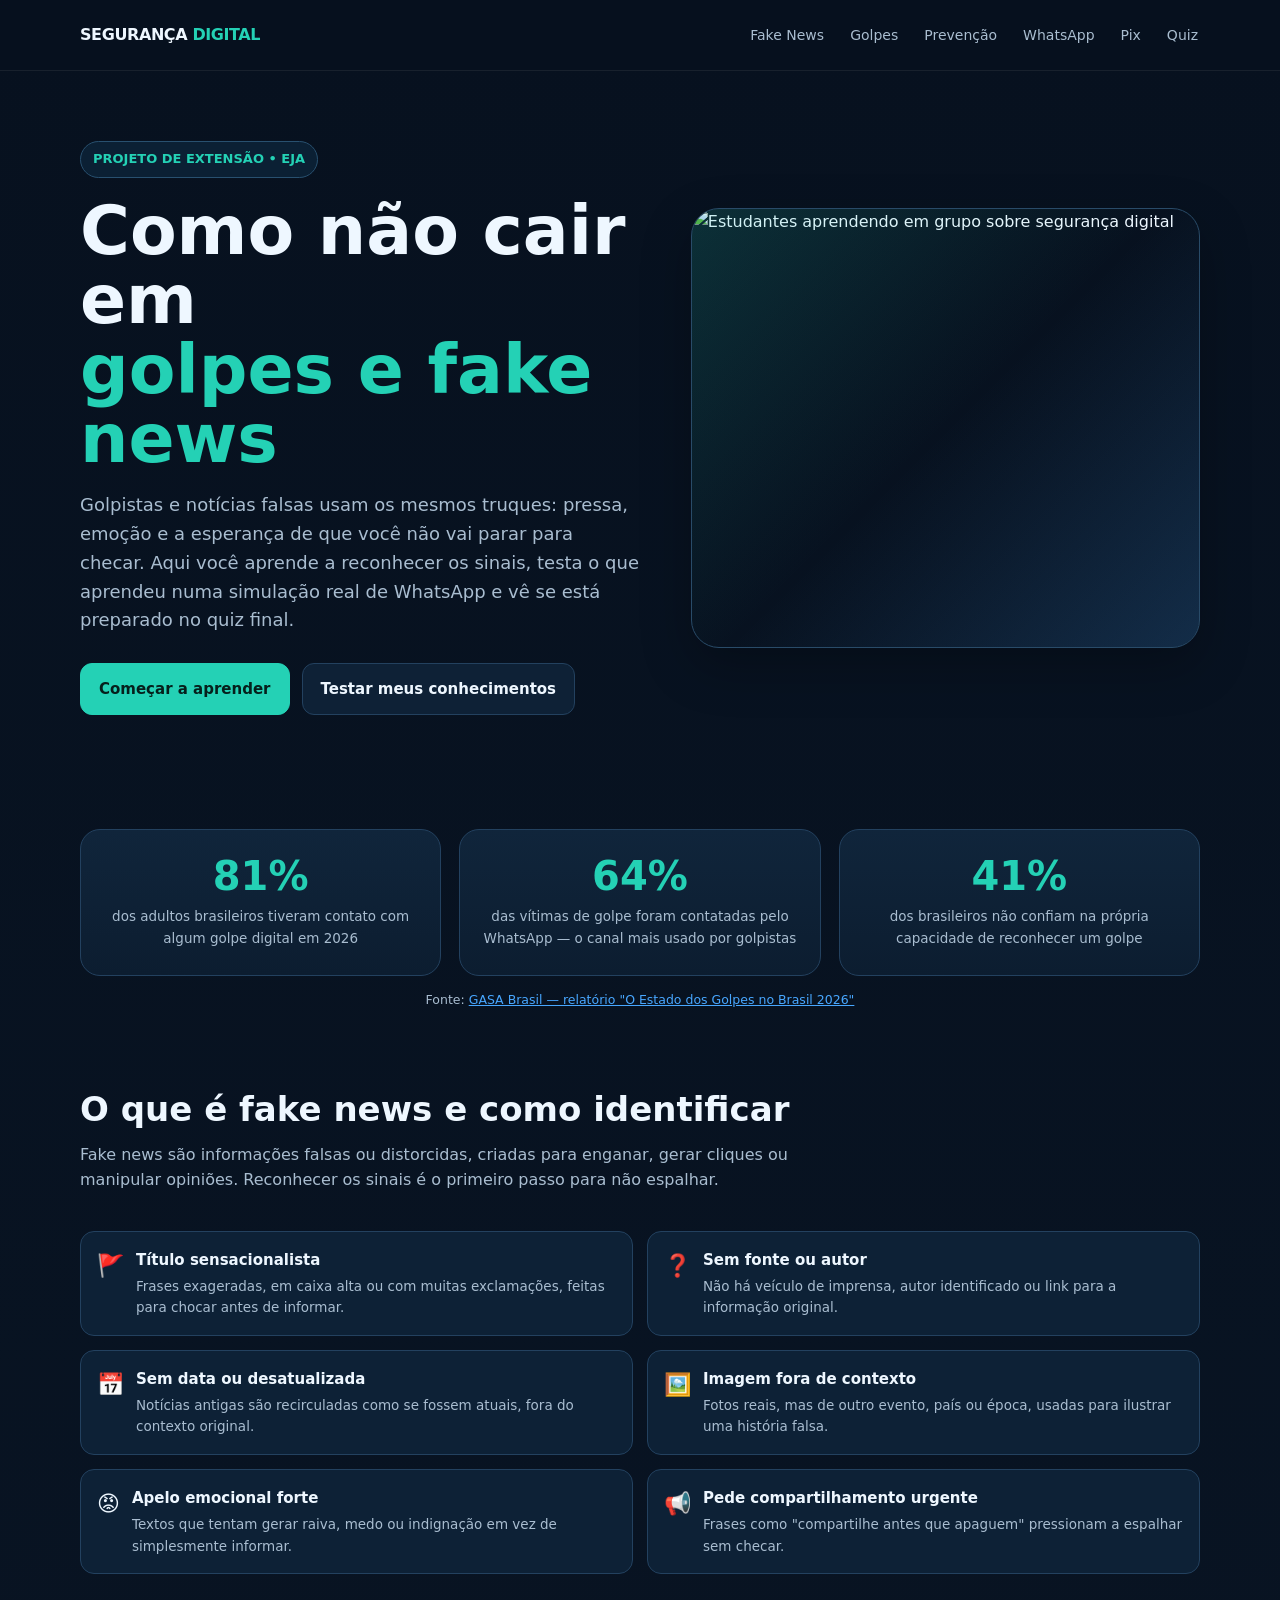
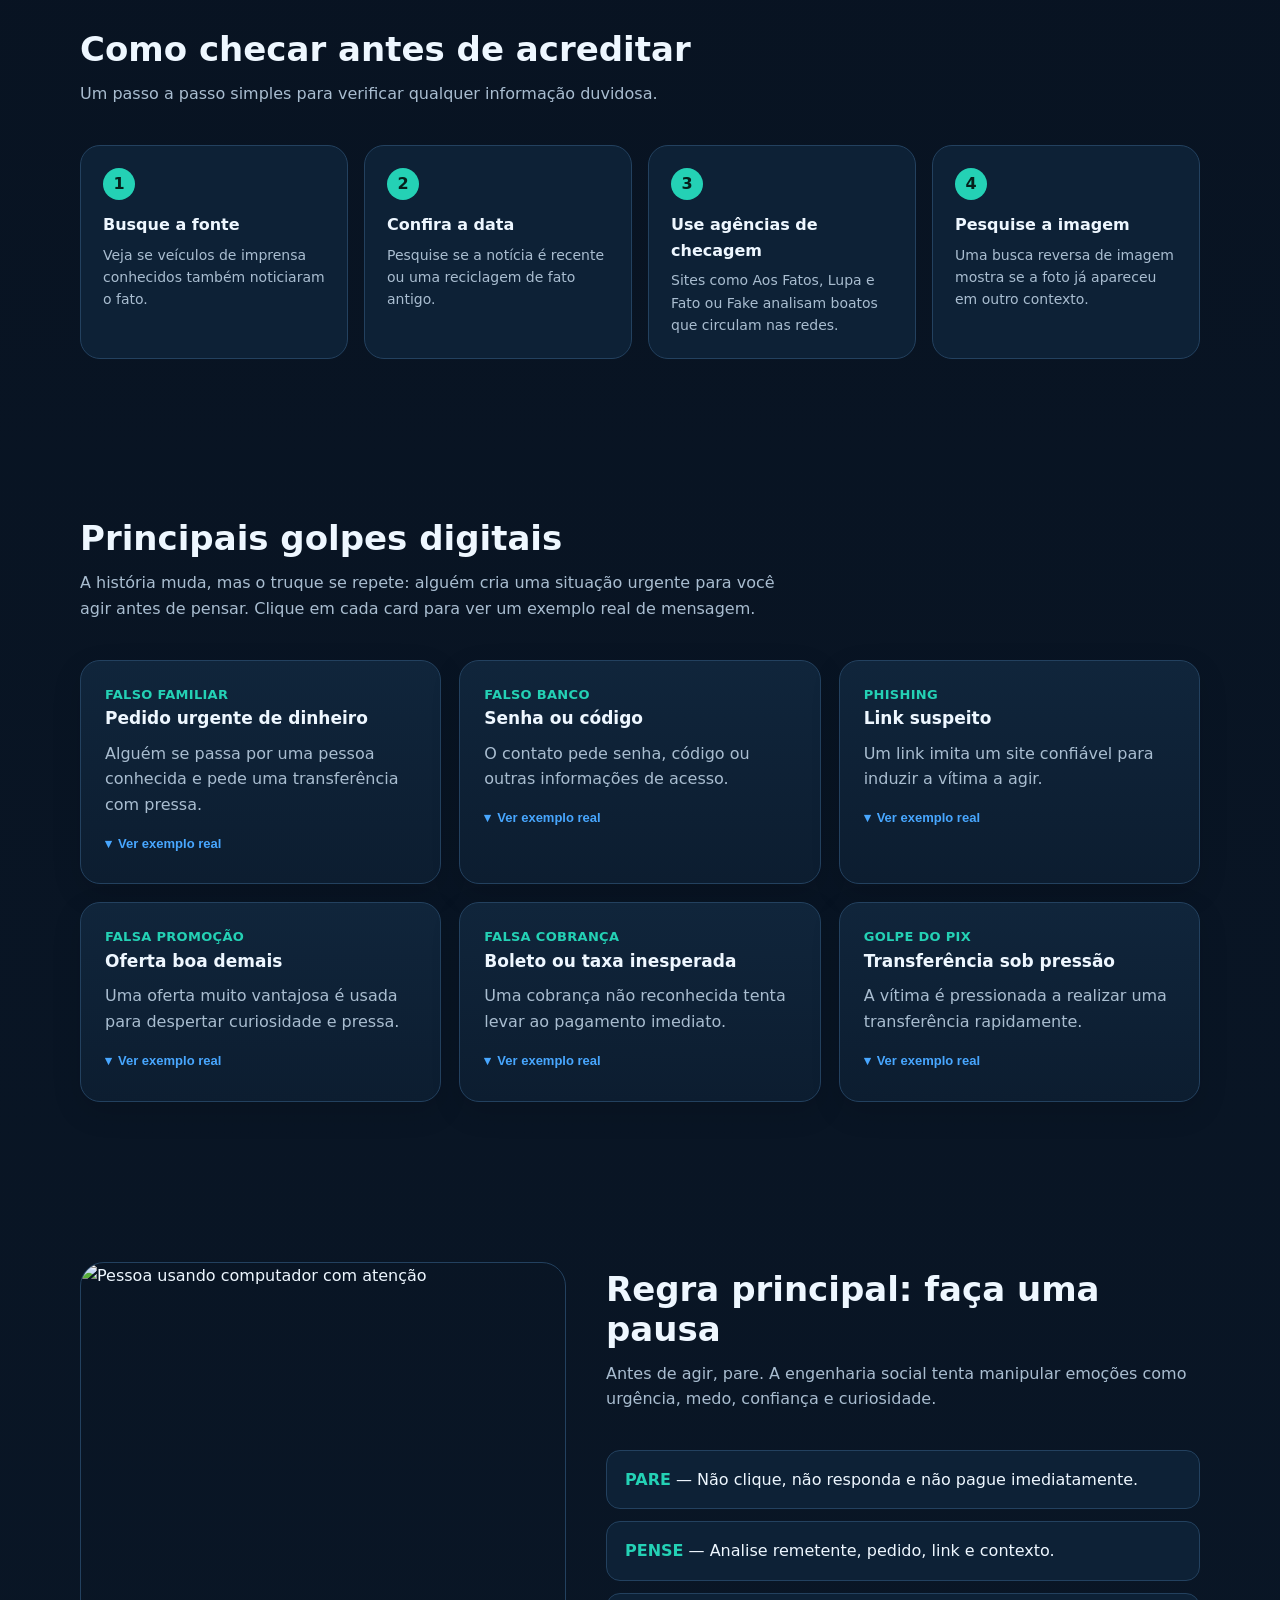
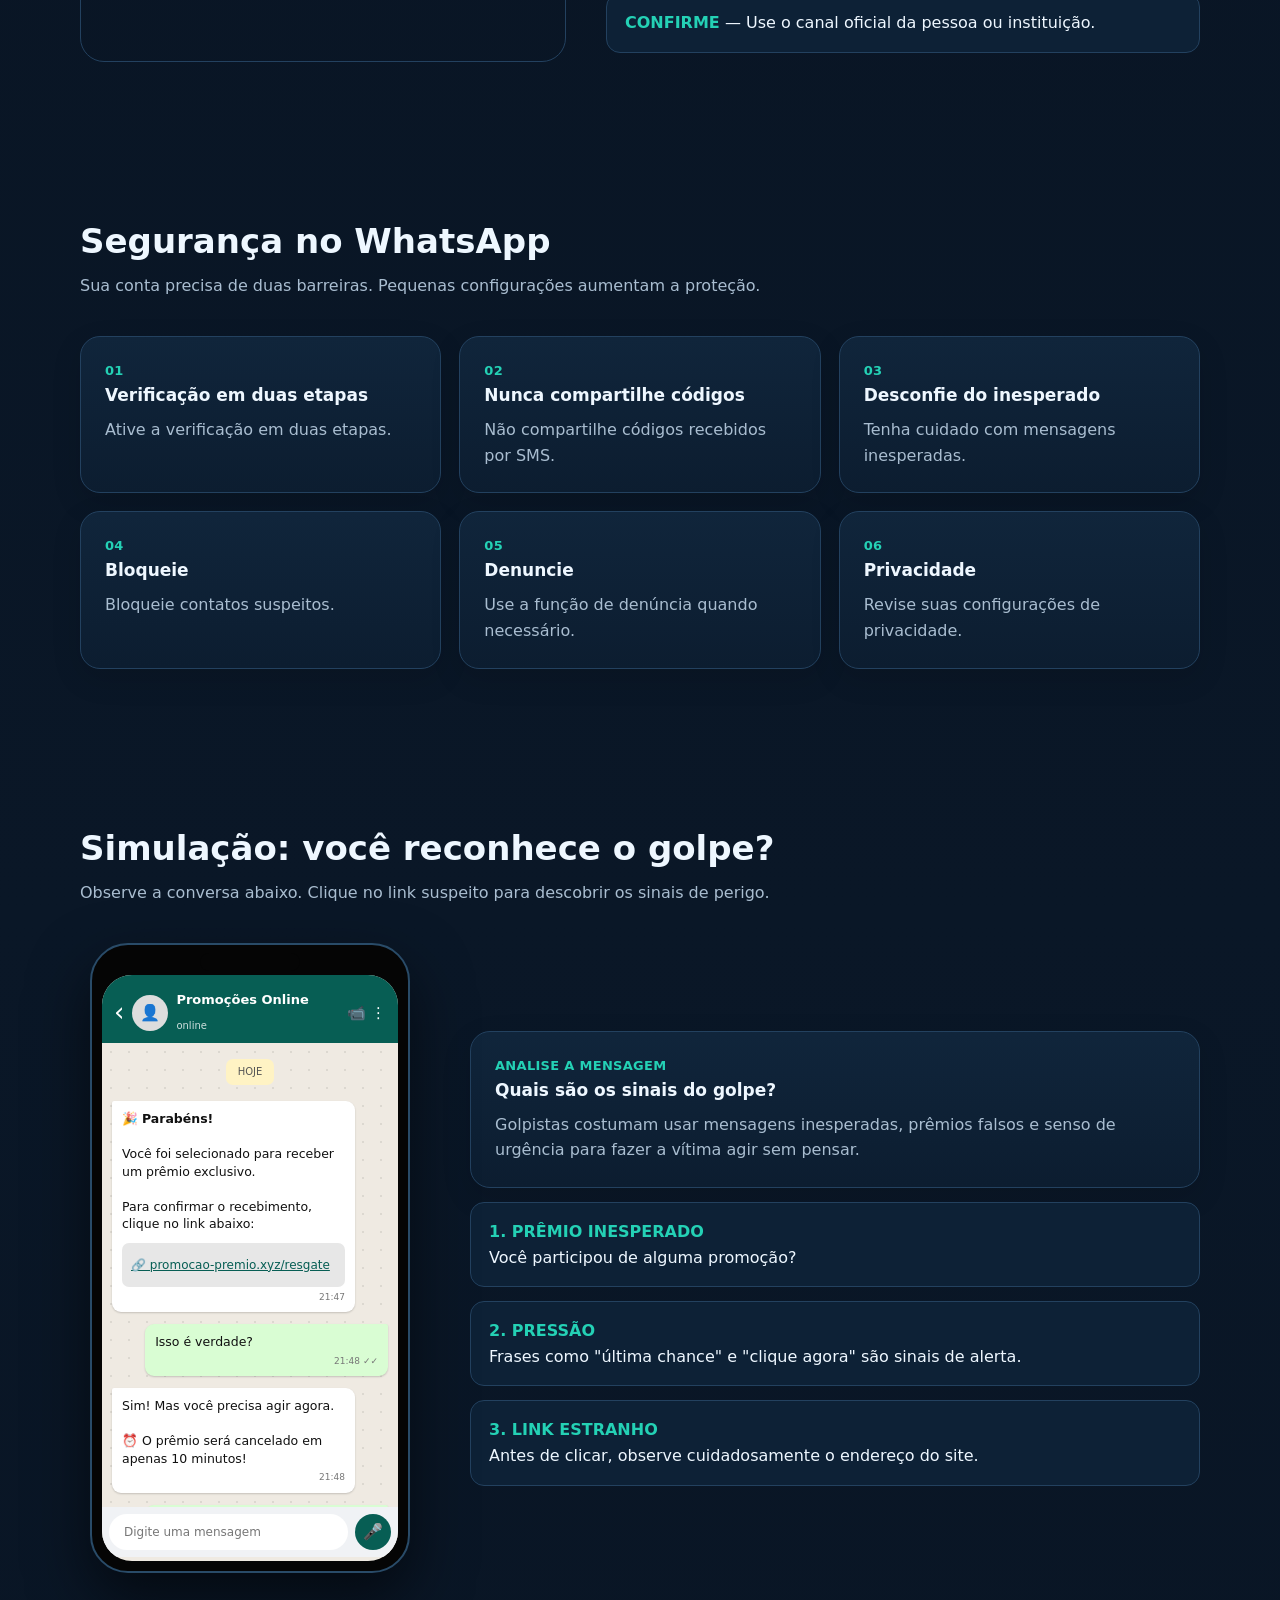
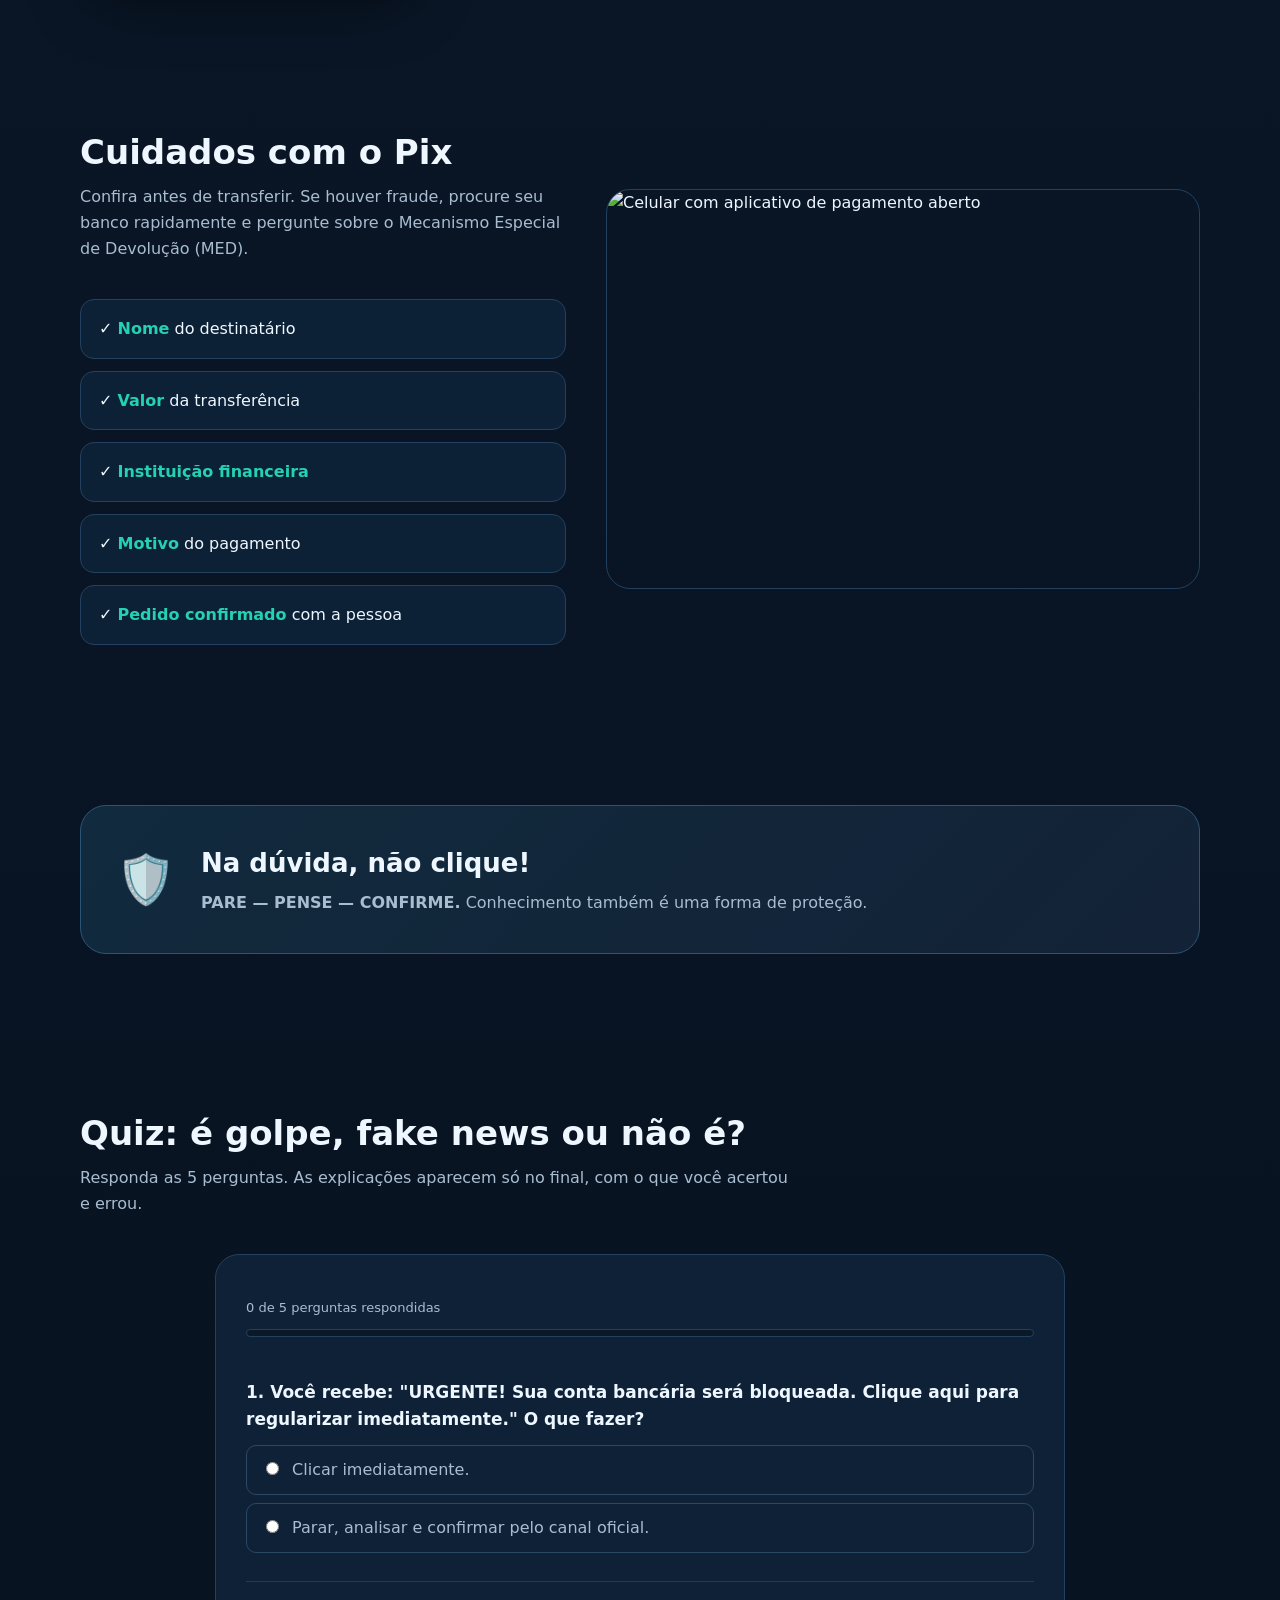
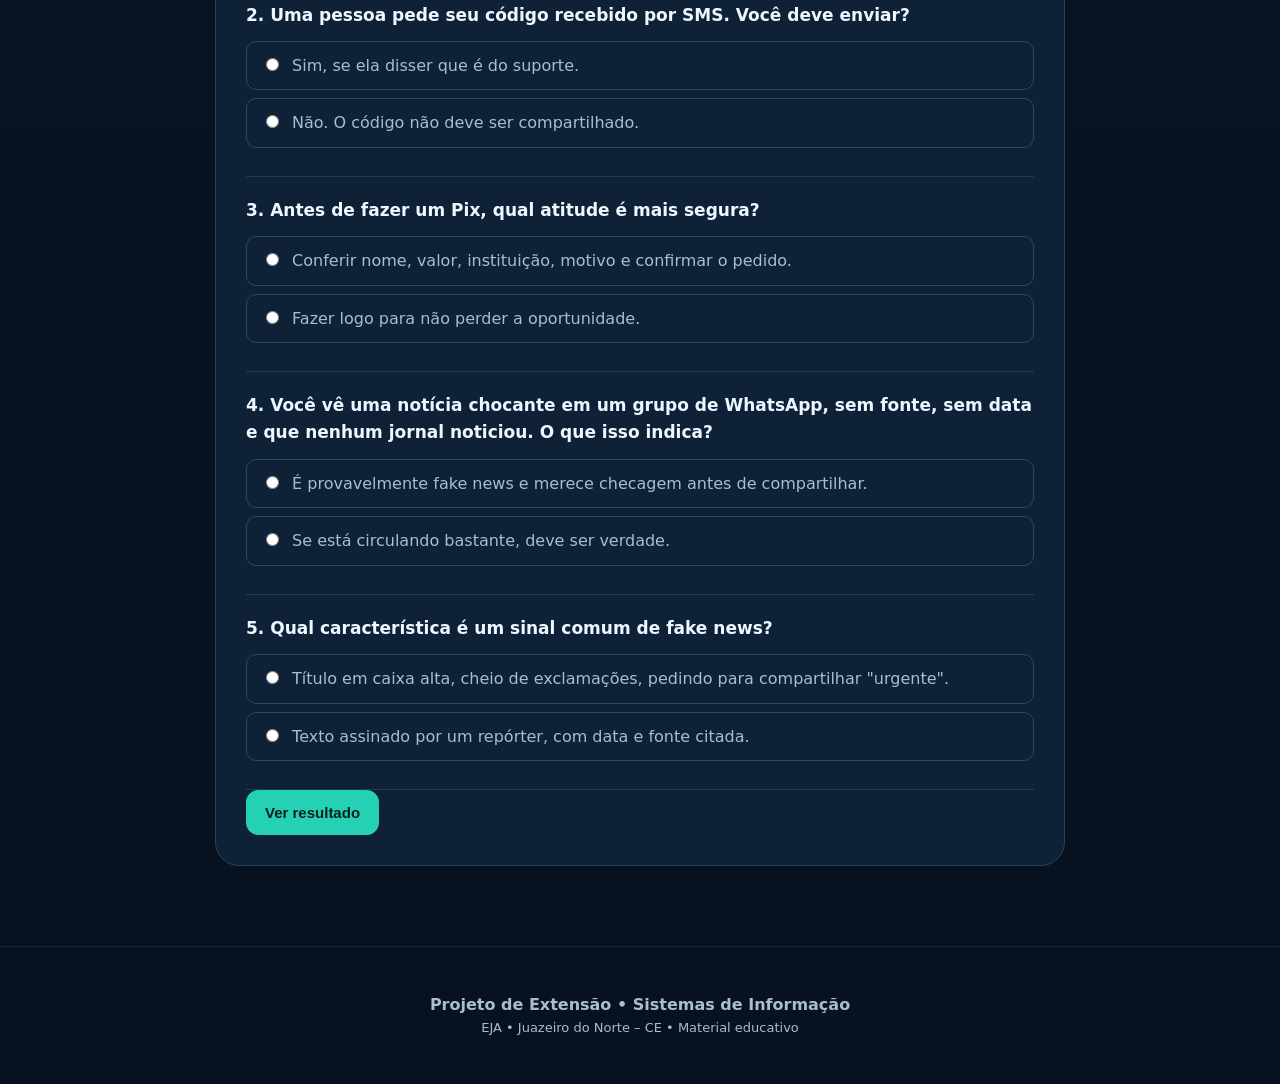
==== commit b00dae8c: "3.0" ====
--- a/preview.html
+++ b/preview.html
@@ -420,6 +420,18 @@
     font-size: 13.5px;
     margin-top: 10px;
     display: block;
+}
+
+.stats-fonte {
+    text-align: center;
+    color: var(--muted);
+    font-size: 12.5px;
+    margin: 14px 0 0;
+}
+
+.stats-fonte a {
+    color: var(--accent2);
+    text-decoration: underline;
 }
 
 /* =========================
@@ -1111,7 +1123,7 @@
     .grid,
     .steps-verify,
     .signs-list {
-        grid-template-columns: 1fr;
+        grid-template-columns: repeat(2, 1fr);
     }
 
     .photo {
@@ -1137,6 +1149,23 @@
     .quiz {
         padding: 22px;
     }
+
+    .stats-bar {
+        grid-template-columns: repeat(3, 1fr);
+        gap: 12px;
+    }
+
+    .stat {
+        padding: 20px 14px;
+    }
+
+    .stat .stat-num {
+        font-size: 30px;
+    }
+
+    .stat .stat-label {
+        font-size: 12px;
+    }
 }
 
 /* -------- CELULAR GRANDE (≤600px) -------- */
@@ -1188,8 +1217,37 @@
         width: 100%;
     }
 
-    #btnCorrigir {
+    #btnCorrigir,
+    #btnTentarNovamente {
         width: 100%;
+    }
+
+    /* Abaixo de 600px, tudo vira 1 coluna: cards, sinais, passos e estatísticas */
+    .grid,
+    .steps-verify,
+    .signs-list,
+    .stats-bar {
+        grid-template-columns: 1fr;
+    }
+
+    .stat {
+        padding: 22px;
+    }
+
+    .stat .stat-num {
+        font-size: 34px;
+    }
+
+    .stat .stat-label {
+        font-size: 13.5px;
+    }
+
+    .review-item {
+        gap: 10px;
+    }
+
+    .review-content h4 {
+        font-size: 14px;
     }
 }
 
@@ -1328,18 +1386,21 @@
         <div class="container reveal">
             <div class="stats-bar">
                 <div class="stat">
-                    <span class="stat-num" data-alvo="70" data-sufixo="%">0%</span>
-                    <span class="stat-label">dos brasileiros já receberam alguma mensagem de golpe pelo WhatsApp</span>
+                    <span class="stat-num" data-alvo="81" data-sufixo="%">0%</span>
+                    <span class="stat-label">dos adultos brasileiros tiveram contato com algum golpe digital em 2026</span>
                 </div>
                 <div class="stat">
-                    <span class="stat-num" data-alvo="6" data-sufixo="">0</span>
-                    <span class="stat-label">sinais de alerta que você vai aprender a reconhecer nesta página</span>
+                    <span class="stat-num" data-alvo="64" data-sufixo="%">0%</span>
+                    <span class="stat-label">das vítimas de golpe foram contatadas pelo WhatsApp — o canal mais usado por golpistas</span>
                 </div>
                 <div class="stat">
-                    <span class="stat-num" data-alvo="3" data-sufixo=" passos">0</span>
-                    <span class="stat-label">PARE, PENSE, CONFIRME — a regra que evita a maioria dos golpes</span>
+                    <span class="stat-num" data-alvo="41" data-sufixo="%">0%</span>
+                    <span class="stat-label">dos brasileiros não confiam na própria capacidade de reconhecer um golpe</span>
                 </div>
             </div>
+            <p class="stats-fonte">
+                Fonte: <a href="https://www.cnnbrasil.com.br/nacional/brasil/golpes-digitais-brasil-teve-34-bilhoes-de-tentativas-em-2025/" target="_blank" rel="noopener noreferrer">GASA Brasil — relatório "O Estado dos Golpes no Brasil 2026"</a>
+            </p>
         </div>
 
         <!-- =========================
